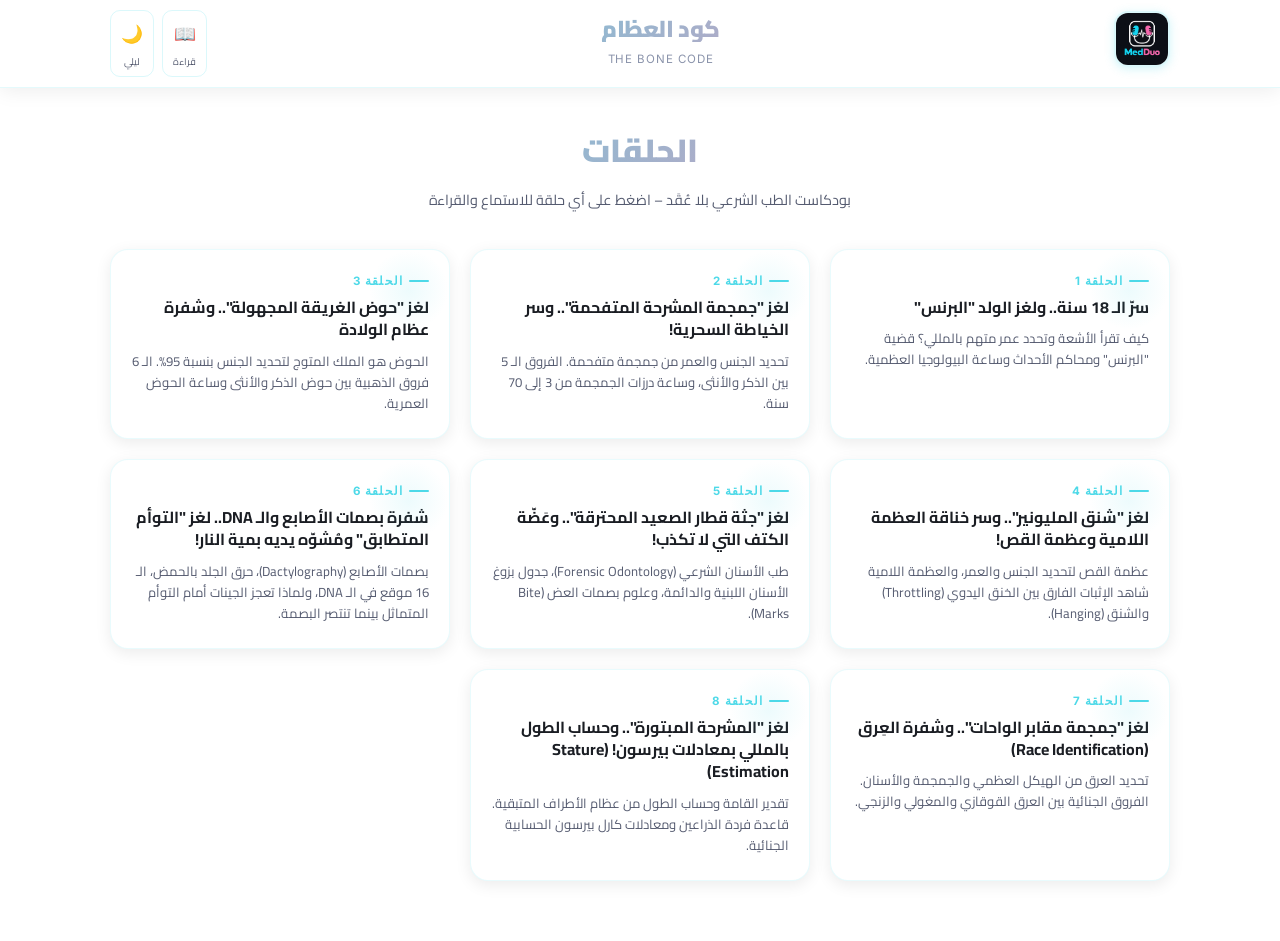
==== podcast-site/index.html @ 9ff7c6c5 "Initial commit: MedDuo Portal, Podcast Interactive Site, and Academic Slides Site" ====
<!DOCTYPE html>
<html lang="ar" dir="rtl">
<head>
  <meta charset="UTF-8" />
  <meta name="viewport" content="width=device-width, initial-scale=1.0" />
  <title>كود العظام | The Bone Code</title>
  <link rel="preconnect" href="https://fonts.googleapis.com" />
  <link rel="preconnect" href="https://fonts.gstatic.com" crossorigin />
  <link href="https://fonts.googleapis.com/css2?family=Cairo:wght@300;400;600;700;900&family=Inter:wght@300;400;600;700&display=swap" rel="stylesheet" />
  <link rel="stylesheet" href="style.css" />
</head>
<body class="light-mode">

  <!-- HEADER -->
  <header class="site-header">
    <div class="header-inner">
      <!-- Logo (left in RTL = start) -->
      <div class="header-logo">
        <img src="Logo.jpg" alt="MedDuo Logo" class="logo-img" />
      </div>

      <!-- Site title (center) -->
      <div class="header-title">
        <h1 class="site-title">كود العظام</h1>
        <span class="site-title-en">The Bone Code</span>
      </div>

      <!-- Controls (right in RTL = end) -->
      <div class="header-controls">
        <button id="btn-reading-mode" class="ctrl-btn" title="وضع القراءة">
          <span class="icon">📖</span>
          <span class="label">قراءة</span>
        </button>
        <button id="btn-dark-mode" class="ctrl-btn" title="الوضع الليلي">
          <span class="icon">🌙</span>
          <span class="label">ليلي</span>
        </button>
      </div>
    </div>
  </header>

  <!-- MAIN VIEWS -->
  <main id="app">
    <!-- Episode Grid View -->
    <section id="view-grid" class="view active">
      <div class="grid-header">
        <h2 class="grid-title">الحلقات</h2>
        <p class="grid-subtitle">بودكاست الطب الشرعي بلا عُقَد – اضغط على أي حلقة للاستماع والقراءة</p>
      </div>
      <div id="episodes-grid" class="episodes-grid"></div>
    </section>

    <!-- Episode View -->
    <section id="view-episode" class="view">
      <div class="episode-header">
        <button id="btn-back" class="back-btn">
          <span>→</span> العودة للحلقات
        </button>
        <div class="episode-meta">
          <span id="ep-number-badge" class="ep-badge"></span>
          <h2 id="ep-title" class="ep-title"></h2>
          <p id="ep-desc" class="ep-desc"></p>
        </div>
      </div>

      <!-- Toolbar -->
      <div class="toolbar" id="toolbar">
        <div class="toolbar-group filter-group">
          <span class="toolbar-label">تصفية:</span>
          <button class="filter-btn active" data-filter="all">الكل</button>
          <button class="filter-btn" data-filter="dr_tarek">د. طارق فقط</button>
          <button class="filter-btn" data-filter="atef">عاطف فقط</button>
        </div>
        <div class="toolbar-group scroll-group">
          <span class="toolbar-label">تمرير تلقائي:</span>
          <button id="btn-autoscroll" class="scroll-btn" title="تشغيل/إيقاف التمرير التلقائي">▶</button>
          <select id="scroll-speed" class="speed-select">
            <option value="slow">🐢 بطيء</option>
            <option value="medium" selected>🚶 متوسط</option>
            <option value="fast">🏃 سريع</option>
          </select>
        </div>
        <div class="toolbar-group reset-group">
          <button id="btn-reset-episode" class="reset-btn" title="إعادة ضبط الحلقة">🔄 إعادة ضبط</button>
        </div>
      </div>

      <!-- Chat bubbles container -->
      <div id="dialogue-container" class="dialogue-container"></div>

      <!-- Reading mode container -->
      <div id="reading-container" class="reading-container" style="display:none;"></div>
    </section>
  </main>

  <!-- Add paragraph popup -->
  <div id="add-popup" class="add-popup" style="display:none;">
    <div class="add-popup-inner">
      <p class="add-popup-title">إضافة فقرة</p>
      <button class="add-choice-btn" data-speaker="dr_tarek">🩺 د. طارق</button>
      <button class="add-choice-btn" data-speaker="atef">🎙️ عاطف</button>
      <button class="add-choice-btn" data-speaker="section_header">📌 فاصل</button>
      <button class="add-popup-cancel">إلغاء</button>
    </div>
  </div>

  <script src="app.js"></script>
</body>
</html>
---- podcast-site/style.css ----
/* ============================================================
   CSS CUSTOM PROPERTIES & THEMING
   ============================================================ */
:root {
  --cyan: #4DD9E8;
  --pink: #F28CB1;
  --green: #6BCB77;
  --yellow: #FFD93D;
  --red: #FF6B6B;

  /* Light mode */
  --bg: #FFFFFF;
  --bg-secondary: #F4F6FA;
  --bg-card: #FFFFFF;
  --bg-bubble-tarek: rgba(77, 217, 232, 0.12);
  --bg-bubble-atef: rgba(242, 140, 177, 0.12);
  --border-tarek: var(--cyan);
  --border-atef: var(--pink);
  --text-primary: #1A1D23;
  --text-secondary: #555B70;
  --text-muted: #8A93AB;
  --shadow: rgba(0, 0, 0, 0.08);
  --shadow-hover: rgba(0, 0, 0, 0.14);
  --header-bg: rgba(255, 255, 255, 0.95);
  --toolbar-bg: rgba(244, 246, 250, 0.98);
  --separator-bg: rgba(77, 217, 232, 0.07);
  --separator-border: rgba(77, 217, 232, 0.3);
  --card-hover: rgba(77, 217, 232, 0.05);
}

.dark-mode {
  --bg: #1A1D23;
  --bg-secondary: #22262F;
  --bg-card: #22262F;
  --bg-bubble-tarek: rgba(77, 217, 232, 0.10);
  --bg-bubble-atef: rgba(242, 140, 177, 0.10);
  --text-primary: #E8ECF4;
  --text-secondary: #A0AABF;
  --text-muted: #667080;
  --shadow: rgba(0, 0, 0, 0.3);
  --shadow-hover: rgba(0, 0, 0, 0.5);
  --header-bg: rgba(26, 29, 35, 0.97);
  --toolbar-bg: rgba(34, 38, 47, 0.98);
  --separator-bg: rgba(77, 217, 232, 0.06);
  --separator-border: rgba(77, 217, 232, 0.25);
  --card-hover: rgba(77, 217, 232, 0.08);
}

/* ============================================================
   RESET & BASE
   ============================================================ */
*, *::before, *::after { box-sizing: border-box; margin: 0; padding: 0; }

html {
  scroll-behavior: smooth;
  font-size: 16px;
}

body {
  font-family: 'Cairo', 'Inter', sans-serif;
  background: var(--bg);
  color: var(--text-primary);
  min-height: 100vh;
  transition: background 0.3s ease, color 0.3s ease;
  overflow-x: hidden;
}

/* ============================================================
   HEADER
   ============================================================ */
.site-header {
  position: sticky;
  top: 0;
  z-index: 100;
  background: var(--header-bg);
  backdrop-filter: blur(12px);
  -webkit-backdrop-filter: blur(12px);
  border-bottom: 1px solid rgba(77, 217, 232, 0.15);
  box-shadow: 0 2px 20px var(--shadow);
}

.header-inner {
  display: flex;
  align-items: center;
  justify-content: space-between;
  gap: 12px;
  max-width: 1100px;
  margin: 0 auto;
  padding: 10px 20px;
}

.header-logo {
  flex-shrink: 0;
}

.logo-img {
  width: 56px;
  height: 56px;
  object-fit: cover;
  border-radius: 14px;
  box-shadow: 0 2px 10px rgba(77, 217, 232, 0.25);
  border: 2px solid rgba(77, 217, 232, 0.2);
}

.header-title {
  text-align: center;
  flex: 1;
}

.site-title {
  font-size: 1.45rem;
  font-weight: 900;
  background: linear-gradient(135deg, var(--cyan) 0%, var(--pink) 100%);
  -webkit-background-clip: text;
  -webkit-text-fill-color: transparent;
  background-clip: text;
  line-height: 1.2;
  letter-spacing: -0.02em;
}

.site-title-en {
  font-family: 'Inter', sans-serif;
  font-size: 0.72rem;
  font-weight: 400;
  color: var(--text-muted);
  letter-spacing: 0.08em;
  text-transform: uppercase;
}

.header-controls {
  display: flex;
  gap: 8px;
  flex-shrink: 0;
}

.ctrl-btn {
  display: flex;
  flex-direction: column;
  align-items: center;
  gap: 2px;
  padding: 6px 10px;
  border-radius: 10px;
  border: 1px solid rgba(77, 217, 232, 0.2);
  background: transparent;
  color: var(--text-secondary);
  cursor: pointer;
  transition: all 0.2s ease;
  font-family: 'Cairo', sans-serif;
  font-size: 0.65rem;
}

.ctrl-btn .icon { font-size: 1.1rem; }
.ctrl-btn .label { font-size: 0.6rem; }

.ctrl-btn:hover {
  background: rgba(77, 217, 232, 0.1);
  border-color: var(--cyan);
  color: var(--cyan);
  transform: translateY(-1px);
}

.ctrl-btn.active {
  background: rgba(77, 217, 232, 0.15);
  border-color: var(--cyan);
  color: var(--cyan);
}

/* ============================================================
   VIEWS
   ============================================================ */
.view { display: none; }
.view.active { display: block; }

/* ============================================================
   EPISODES GRID
   ============================================================ */
#view-grid {
  max-width: 1100px;
  margin: 0 auto;
  padding: 32px 20px 60px;
}

.grid-header {
  text-align: center;
  margin-bottom: 36px;
}

.grid-title {
  font-size: 2rem;
  font-weight: 900;
  background: linear-gradient(135deg, var(--cyan), var(--pink));
  -webkit-background-clip: text;
  -webkit-text-fill-color: transparent;
  background-clip: text;
}

.grid-subtitle {
  color: var(--text-secondary);
  font-size: 0.9rem;
  margin-top: 6px;
}

.episodes-grid {
  display: grid;
  grid-template-columns: repeat(auto-fill, minmax(280px, 1fr));
  gap: 20px;
}

.episode-card {
  background: var(--bg-card);
  border-radius: 18px;
  padding: 24px 20px;
  cursor: pointer;
  border: 1.5px solid rgba(77, 217, 232, 0.12);
  box-shadow: 0 4px 16px var(--shadow);
  transition: all 0.28s cubic-bezier(0.34, 1.56, 0.64, 1);
  position: relative;
  overflow: hidden;
}

.episode-card::before {
  content: '';
  position: absolute;
  top: 0; right: 0;
  width: 80px; height: 80px;
  background: radial-gradient(circle, rgba(77, 217, 232, 0.1) 0%, transparent 70%);
  pointer-events: none;
}

.episode-card:hover {
  transform: translateY(-6px) scale(1.01);
  box-shadow: 0 12px 32px var(--shadow-hover);
  border-color: rgba(77, 217, 232, 0.4);
  background: var(--card-hover);
}

.card-ep-number {
  font-family: 'Inter', sans-serif;
  font-size: 0.72rem;
  font-weight: 700;
  color: var(--cyan);
  text-transform: uppercase;
  letter-spacing: 0.1em;
  margin-bottom: 8px;
  display: flex;
  align-items: center;
  gap: 6px;
}

.card-ep-number::before {
  content: '';
  display: inline-block;
  width: 20px; height: 2px;
  background: var(--cyan);
  border-radius: 1px;
}

.card-ep-title {
  font-size: 1.0rem;
  font-weight: 700;
  color: var(--text-primary);
  line-height: 1.4;
  margin-bottom: 10px;
}

.card-ep-desc {
  font-size: 0.82rem;
  color: var(--text-secondary);
  line-height: 1.6;
  display: -webkit-box;
  -webkit-line-clamp: 3;
  -webkit-box-orient: vertical;
  overflow: hidden;
}

.card-arrow {
  position: absolute;
  bottom: 16px;
  left: 20px;
  font-size: 1.1rem;
  color: var(--cyan);
  opacity: 0;
  transform: translateX(6px);
  transition: all 0.2s ease;
}

.episode-card:hover .card-arrow {
  opacity: 1;
  transform: translateX(0);
}

/* ============================================================
   EPISODE VIEW
   ============================================================ */
#view-episode {
  max-width: 860px;
  margin: 0 auto;
  padding: 24px 20px 80px;
}

.episode-header {
  margin-bottom: 24px;
}

.back-btn {
  display: inline-flex;
  align-items: center;
  gap: 6px;
  padding: 8px 16px;
  border-radius: 10px;
  border: 1.5px solid rgba(77, 217, 232, 0.25);
  background: transparent;
  color: var(--cyan);
  cursor: pointer;
  font-family: 'Cairo', sans-serif;
  font-size: 0.88rem;
  font-weight: 600;
  transition: all 0.2s ease;
  margin-bottom: 20px;
}

.back-btn:hover {
  background: rgba(77, 217, 232, 0.1);
  transform: translateX(3px);
}

.ep-badge {
  display: inline-block;
  background: linear-gradient(135deg, var(--cyan), var(--pink));
  color: white;
  font-size: 0.72rem;
  font-weight: 700;
  padding: 3px 10px;
  border-radius: 20px;
  font-family: 'Inter', sans-serif;
  margin-bottom: 8px;
  letter-spacing: 0.05em;
}

.ep-title {
  font-size: 1.5rem;
  font-weight: 900;
  color: var(--text-primary);
  line-height: 1.4;
  margin-bottom: 8px;
}

.ep-desc {
  color: var(--text-secondary);
  font-size: 0.88rem;
  line-height: 1.7;
}

/* ============================================================
   TOOLBAR
   ============================================================ */
.toolbar {
  display: flex;
  flex-wrap: wrap;
  align-items: center;
  gap: 12px;
  padding: 12px 16px;
  background: var(--toolbar-bg);
  border-radius: 14px;
  border: 1px solid rgba(77, 217, 232, 0.12);
  margin-bottom: 28px;
  backdrop-filter: blur(10px);
  position: sticky;
  top: 80px;
  z-index: 50;
}

.toolbar-group {
  display: flex;
  align-items: center;
  gap: 6px;
  flex-wrap: wrap;
}

.toolbar-label {
  font-size: 0.75rem;
  color: var(--text-muted);
  font-weight: 600;
}

.filter-btn {
  padding: 5px 12px;
  border-radius: 20px;
  border: 1.5px solid rgba(77, 217, 232, 0.2);
  background: transparent;
  color: var(--text-secondary);
  cursor: pointer;
  font-family: 'Cairo', sans-serif;
  font-size: 0.78rem;
  font-weight: 600;
  transition: all 0.2s ease;
}

.filter-btn:hover, .filter-btn.active {
  background: rgba(77, 217, 232, 0.15);
  border-color: var(--cyan);
  color: var(--cyan);
}

.filter-btn[data-filter="dr_tarek"].active {
  background: rgba(77, 217, 232, 0.15);
  border-color: var(--cyan);
  color: var(--cyan);
}

.filter-btn[data-filter="atef"].active {
  background: rgba(242, 140, 177, 0.15);
  border-color: var(--pink);
  color: var(--pink);
}

.scroll-btn {
  width: 34px; height: 34px;
  border-radius: 50%;
  border: 1.5px solid rgba(107, 203, 119, 0.3);
  background: transparent;
  color: var(--green);
  cursor: pointer;
  font-size: 0.9rem;
  display: flex; align-items: center; justify-content: center;
  transition: all 0.2s ease;
}

.scroll-btn:hover, .scroll-btn.playing {
  background: rgba(107, 203, 119, 0.15);
  border-color: var(--green);
  transform: scale(1.05);
}

.speed-select {
  padding: 4px 8px;
  border-radius: 8px;
  border: 1.5px solid rgba(77, 217, 232, 0.2);
  background: transparent;
  color: var(--text-secondary);
  font-family: 'Cairo', sans-serif;
  font-size: 0.78rem;
  cursor: pointer;
  outline: none;
}

.reset-btn {
  padding: 5px 12px;
  border-radius: 20px;
  border: 1.5px solid rgba(255, 107, 107, 0.2);
  background: transparent;
  color: var(--red);
  cursor: pointer;
  font-family: 'Cairo', sans-serif;
  font-size: 0.78rem;
  font-weight: 600;
  transition: all 0.2s ease;
}

.reset-btn:hover {
  background: rgba(255, 107, 107, 0.1);
  border-color: var(--red);
  transform: scale(1.03);
}

/* ============================================================
   DIALOGUE / CHAT BUBBLES
   ============================================================ */
.dialogue-container {
  display: flex;
  flex-direction: column;
  gap: 10px;
}

/* Bubble wrapper handles alignment */
.bubble-wrapper {
  display: flex;
  position: relative;
  animation: bubbleIn 0.4s cubic-bezier(0.34, 1.56, 0.64, 1) both;
}

@keyframes bubbleIn {
  from { opacity: 0; transform: translateY(16px) scale(0.95); }
  to   { opacity: 1; transform: translateY(0) scale(1); }
}

.bubble-wrapper.dr_tarek { justify-content: flex-end; }
.bubble-wrapper.atef     { justify-content: flex-start; }

/* Filtered out */
.bubble-wrapper.filtered {
  display: none;
}

/* Reading mode: hide all wrappers */
.reading-mode .bubble-wrapper,
.reading-mode .section-header-block,
.reading-mode .sub-header-block {
  display: none;
}

/* Bubble card */
.bubble {
  max-width: 65%;
  min-width: 120px;
  border-radius: 18px;
  padding: 14px 16px 10px;
  position: relative;
  box-shadow: 0 2px 10px var(--shadow);
  transition: box-shadow 0.2s ease;
  cursor: default;
}

.bubble-wrapper.dr_tarek .bubble {
  background: var(--bg-bubble-tarek);
  border-right: 4px solid var(--cyan);
  border-radius: 18px 4px 18px 18px;
}

.bubble-wrapper.atef .bubble {
  background: var(--bg-bubble-atef);
  border-left: 4px solid var(--pink);
  border-radius: 4px 18px 18px 18px;
}

.bubble:hover {
  box-shadow: 0 4px 20px var(--shadow-hover);
}

/* Speaker name */
.bubble-speaker {
  font-size: 0.75rem;
  font-weight: 700;
  margin-bottom: 6px;
  cursor: pointer;
  display: inline-block;
  transition: opacity 0.15s;
}

.bubble-speaker:hover { opacity: 0.75; }

.dr_tarek .bubble-speaker { color: var(--cyan); }
.atef     .bubble-speaker { color: var(--pink); }

/* Speaker input (when editing) */
.speaker-input {
  font-family: 'Cairo', sans-serif;
  font-size: 0.75rem;
  font-weight: 700;
  padding: 2px 6px;
  border-radius: 6px;
  border: 1.5px solid var(--cyan);
  background: var(--bg);
  color: var(--cyan);
  outline: none;
  width: 120px;
}

/* Bubble text */
.bubble-text {
  font-size: 0.95rem;
  line-height: 1.75;
  color: var(--text-primary);
  word-break: break-word;
  white-space: pre-wrap;
}

/* Bubble textarea (when editing) */
.bubble-textarea {
  font-family: 'Cairo', sans-serif;
  font-size: 0.95rem;
  line-height: 1.75;
  color: var(--text-primary);
  background: var(--bg);
  border: 1.5px solid var(--cyan);
  border-radius: 10px;
  padding: 6px 10px;
  width: 100%;
  resize: none;
  outline: none;
  min-height: 60px;
}

/* Hover actions */
.bubble-actions {
  position: absolute;
  top: 6px;
  left: 6px;
  display: flex;
  gap: 4px;
  opacity: 0;
  pointer-events: none;
  transition: opacity 0.2s ease;
  z-index: 5;
}

.bubble-wrapper.dr_tarek .bubble-actions {
  left: auto;
  right: 6px;
}

.bubble-wrapper:hover .bubble-actions {
  opacity: 1;
  pointer-events: all;
}

.bubble-action-btn {
  width: 24px; height: 24px;
  border-radius: 50%;
  border: none;
  cursor: pointer;
  font-size: 0.7rem;
  display: flex; align-items: center; justify-content: center;
  background: rgba(255, 107, 107, 0.15);
  color: var(--red);
  transition: background 0.15s;
}

.bubble-action-btn:hover { background: rgba(255, 107, 107, 0.3); }

/* ============================================================
   ADD PARAGRAPH BUTTON (between bubbles)
   ============================================================ */
.add-between {
  display: flex;
  justify-content: center;
  opacity: 0;
  pointer-events: none;
  transition: opacity 0.2s ease;
  height: 0;
  overflow: visible;
}

.dialogue-container:hover .add-between,
.bubble-wrapper:hover + .add-between,
.add-between:hover {
  opacity: 1;
  pointer-events: all;
}

.add-between-btn {
  width: 26px; height: 26px;
  border-radius: 50%;
  border: 2px dashed rgba(77, 217, 232, 0.4);
  background: rgba(77, 217, 232, 0.07);
  color: var(--cyan);
  cursor: pointer;
  font-size: 1rem;
  display: flex; align-items: center; justify-content: center;
  transition: all 0.2s ease;
  transform: translateY(-13px);
}

.add-between-btn:hover {
  background: rgba(77, 217, 232, 0.2);
  border-color: var(--cyan);
  transform: translateY(-13px) scale(1.15);
}

/* ============================================================
   SECTION HEADER
   ============================================================ */
.section-header-block {
  display: flex;
  align-items: center;
  gap: 12px;
  margin: 20px 0 8px;
  animation: bubbleIn 0.4s ease both;
}

.section-header-block .sh-line {
  flex: 1;
  height: 1.5px;
  background: linear-gradient(to left, transparent, rgba(77, 217, 232, 0.4), transparent);
}

.section-header-block .sh-text {
  font-size: 0.88rem;
  font-weight: 700;
  color: var(--cyan);
  text-align: center;
  padding: 6px 14px;
  background: var(--separator-bg);
  border: 1px solid var(--separator-border);
  border-radius: 20px;
  white-space: nowrap;
  max-width: 80%;
  overflow: hidden;
  text-overflow: ellipsis;
}

/* ============================================================
   SUB HEADER
   ============================================================ */
.sub-header-block {
  font-size: 0.88rem;
  font-weight: 700;
  color: var(--pink);
  padding: 6px 0 4px 12px;
  border-right: 3px solid var(--pink);
  margin: 12px 0 4px;
  animation: bubbleIn 0.3s ease both;
}

/* ============================================================
   READING MODE
   ============================================================ */
.reading-container {
  font-size: 1.08rem;
  line-height: 1.9;
  color: var(--text-primary);
  max-width: 760px;
  margin: 0 auto;
  padding: 8px 0;
}

.reading-para {
  margin-bottom: 1.1em;
}

.reading-speaker-dr { color: var(--cyan); font-weight: 700; }
.reading-speaker-atef { color: var(--pink); font-weight: 700; }

.reading-section-header {
  font-weight: 900;
  font-size: 1rem;
  color: var(--cyan);
  margin: 1.6em 0 0.5em;
  padding-bottom: 4px;
  border-bottom: 2px solid rgba(77, 217, 232, 0.25);
}

.reading-sub-header {
  font-weight: 700;
  color: var(--pink);
  margin: 1em 0 0.3em;
}

/* ============================================================
   ADD POPUP
   ============================================================ */
.add-popup {
  position: fixed;
  inset: 0;
  display: flex;
  align-items: center;
  justify-content: center;
  background: rgba(0, 0, 0, 0.45);
  z-index: 999;
  backdrop-filter: blur(4px);
  animation: fadeIn 0.15s ease;
}

@keyframes fadeIn {
  from { opacity: 0; }
  to   { opacity: 1; }
}

.add-popup-inner {
  background: var(--bg-card);
  border-radius: 18px;
  padding: 24px;
  min-width: 240px;
  box-shadow: 0 20px 60px rgba(0, 0, 0, 0.3);
  border: 1.5px solid rgba(77, 217, 232, 0.2);
  display: flex;
  flex-direction: column;
  gap: 10px;
  animation: popupIn 0.25s cubic-bezier(0.34, 1.56, 0.64, 1);
}

@keyframes popupIn {
  from { opacity: 0; transform: scale(0.8); }
  to   { opacity: 1; transform: scale(1); }
}

.add-popup-title {
  font-weight: 700;
  font-size: 0.95rem;
  color: var(--text-primary);
  text-align: center;
  margin-bottom: 4px;
}

.add-choice-btn {
  padding: 10px 16px;
  border-radius: 12px;
  border: 1.5px solid rgba(77, 217, 232, 0.2);
  background: transparent;
  color: var(--text-primary);
  cursor: pointer;
  font-family: 'Cairo', sans-serif;
  font-size: 0.9rem;
  font-weight: 600;
  transition: all 0.2s ease;
  text-align: right;
}

.add-choice-btn[data-speaker="dr_tarek"]:hover {
  background: rgba(77, 217, 232, 0.12);
  border-color: var(--cyan);
  color: var(--cyan);
}

.add-choice-btn[data-speaker="atef"]:hover {
  background: rgba(242, 140, 177, 0.12);
  border-color: var(--pink);
  color: var(--pink);
}

.add-choice-btn[data-speaker="section_header"]:hover {
  background: rgba(77, 217, 232, 0.08);
  border-color: var(--cyan);
  color: var(--cyan);
}

.add-popup-cancel {
  padding: 8px;
  border: none;
  background: transparent;
  color: var(--text-muted);
  cursor: pointer;
  font-family: 'Cairo', sans-serif;
  font-size: 0.82rem;
  transition: color 0.15s;
}

.add-popup-cancel:hover { color: var(--red); }

/* ============================================================
   MOBILE RESPONSIVE
   ============================================================ */
@media (max-width: 600px) {
  .header-inner { padding: 8px 14px; }
  .logo-img { width: 44px; height: 44px; }
  .site-title { font-size: 1.1rem; }
  .ctrl-btn { padding: 5px 7px; }
  .ctrl-btn .label { display: none; }

  .episodes-grid { grid-template-columns: 1fr; gap: 14px; }
  #view-grid { padding: 20px 14px 50px; }

  #view-episode { padding: 16px 12px 60px; }
  .ep-title { font-size: 1.15rem; }

  .bubble { max-width: 95%; }

  .toolbar {
    gap: 8px;
    padding: 10px 12px;
    top: 68px;
  }

  .toolbar-label { display: none; }
}

/* ============================================================
   SCROLLBAR
   ============================================================ */
::-webkit-scrollbar { width: 6px; }
::-webkit-scrollbar-track { background: transparent; }
::-webkit-scrollbar-thumb { background: rgba(77, 217, 232, 0.25); border-radius: 3px; }
::-webkit-scrollbar-thumb:hover { background: rgba(77, 217, 232, 0.45); }

/* ============================================================
   SELECTION
   ============================================================ */
::selection { background: rgba(77, 217, 232, 0.2); color: inherit; }
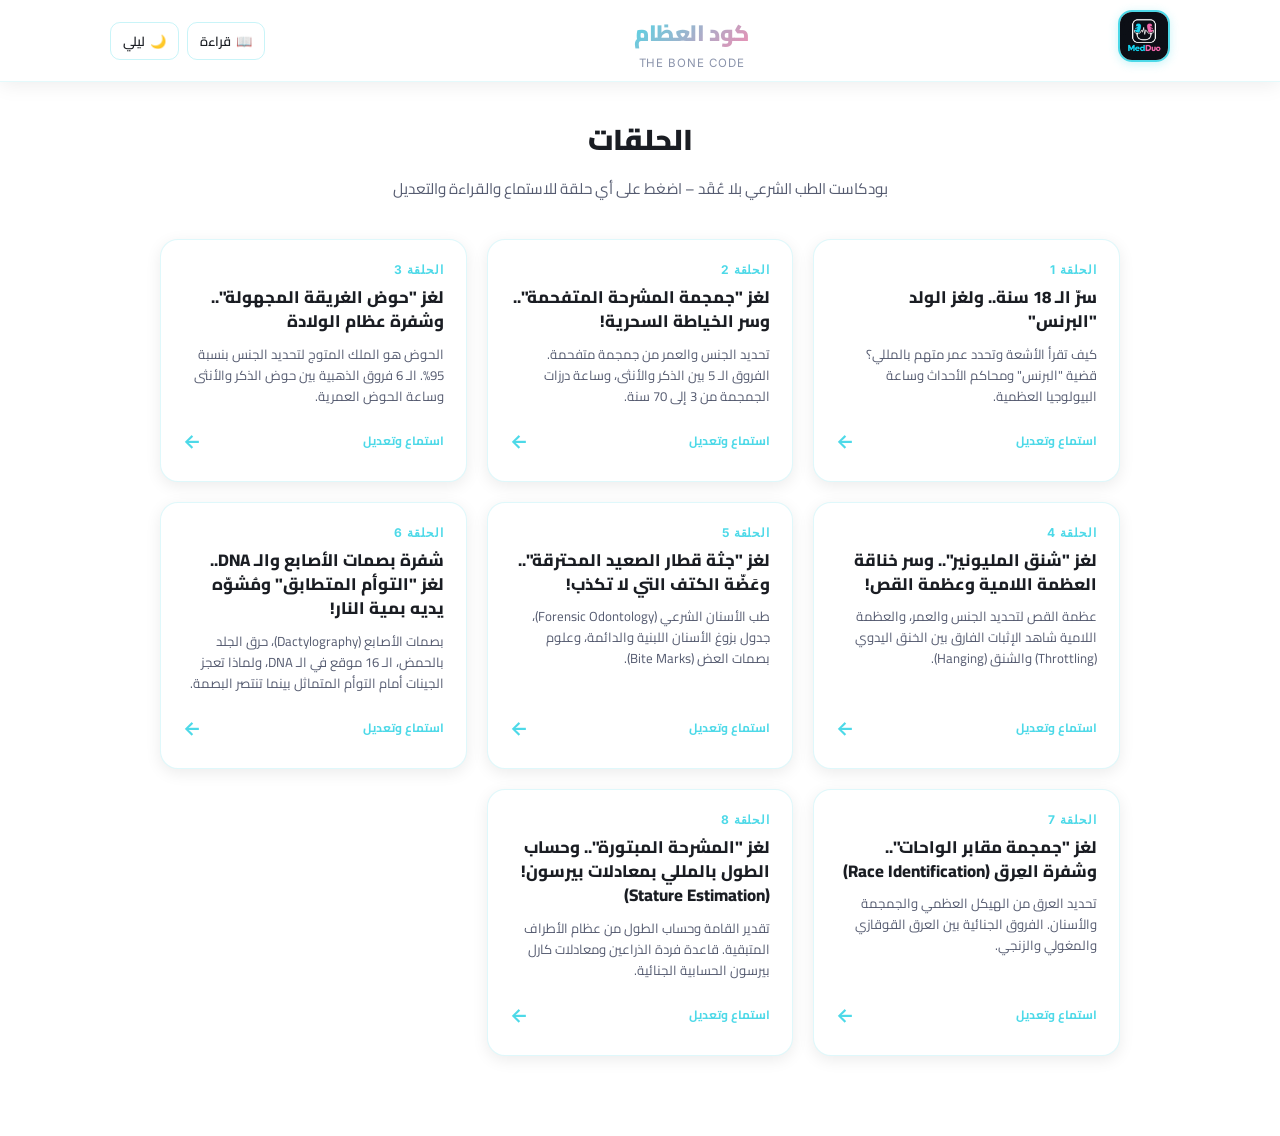
==== commit 24dac982: "feat(podcast): add full interactive editing UI for titles, speakers, dialogue, and sections" ====
--- a/podcast-site/index.html
+++ b/podcast-site/index.html
@@ -16,7 +16,7 @@
     <div class="header-inner">
       <!-- Logo (left in RTL = start) -->
       <div class="header-logo">
-        <img src="Logo.jpg" alt="MedDuo Logo" class="logo-img" />
+        <a href="../index.html" title="الرئيسية"><img src="Logo.jpg" alt="MedDuo Logo" class="logo-img" /></a>
       </div>
 
       <!-- Site title (center) -->
@@ -45,7 +45,7 @@
     <section id="view-grid" class="view active">
       <div class="grid-header">
         <h2 class="grid-title">الحلقات</h2>
-        <p class="grid-subtitle">بودكاست الطب الشرعي بلا عُقَد – اضغط على أي حلقة للاستماع والقراءة</p>
+        <p class="grid-subtitle">بودكاست الطب الشرعي بلا عُقَد – اضغط على أي حلقة للاستماع والقراءة والتعديل</p>
       </div>
       <div id="episodes-grid" class="episodes-grid"></div>
     </section>
@@ -57,7 +57,13 @@
           <span>→</span> العودة للحلقات
         </button>
         <div class="episode-meta">
-          <span id="ep-number-badge" class="ep-badge"></span>
+          <div class="ep-meta-top">
+            <span id="ep-number-badge" class="ep-badge"></span>
+            <button id="btn-edit-ep-meta" class="btn-edit-meta" title="تعديل عنوان ووصف الحلقة بحرية">
+              <span class="icon">✏️</span>
+              <span>تعديل عنوان ووصف الحلقة</span>
+            </button>
+          </div>
           <h2 id="ep-title" class="ep-title"></h2>
           <p id="ep-desc" class="ep-desc"></p>
         </div>
@@ -68,8 +74,8 @@
         <div class="toolbar-group filter-group">
           <span class="toolbar-label">تصفية:</span>
           <button class="filter-btn active" data-filter="all">الكل</button>
-          <button class="filter-btn" data-filter="dr_tarek">د. طارق فقط</button>
-          <button class="filter-btn" data-filter="atef">عاطف فقط</button>
+          <button class="filter-btn" data-filter="dr_tarek">🩺 د. طارق فقط</button>
+          <button class="filter-btn" data-filter="atef">🎓 عاطف فقط</button>
         </div>
         <div class="toolbar-group scroll-group">
           <span class="toolbar-label">تمرير تلقائي:</span>
@@ -80,27 +86,84 @@
             <option value="fast">🏃 سريع</option>
           </select>
         </div>
-        <div class="toolbar-group reset-group">
-          <button id="btn-reset-episode" class="reset-btn" title="إعادة ضبط الحلقة">🔄 إعادة ضبط</button>
+        <div class="toolbar-group action-tools-group">
+          <button id="btn-add-start" class="tool-btn add-btn" title="إضافة فقرة جديدة في البداية">➕ إضافة فقرة</button>
+          <button id="btn-export-md" class="tool-btn export-btn" title="تنزيل تفريغ الحلقة كملف Markdown معدّل">📥 تصدير</button>
+          <button id="btn-copy-text" class="tool-btn copy-btn" title="نسخ النص الكامل للحافظة">📋 نسخ النص</button>
+          <button id="btn-reset-episode" class="tool-btn reset-btn" title="إعادة ضبط الحلقة للأصل">🔄 استعادة الأصل</button>
         </div>
       </div>
 
       <!-- Chat bubbles container -->
       <div id="dialogue-container" class="dialogue-container"></div>
 
+      <!-- End Add Container -->
+      <div id="add-end-container" class="add-end-container">
+        <button id="btn-add-end" class="add-end-btn">
+          ➕ إضافة فقرة أو محطة في نهاية الحلقة
+        </button>
+      </div>
+
       <!-- Reading mode container -->
       <div id="reading-container" class="reading-container" style="display:none;"></div>
     </section>
   </main>
 
-  <!-- Add paragraph popup -->
-  <div id="add-popup" class="add-popup" style="display:none;">
-    <div class="add-popup-inner">
-      <p class="add-popup-title">إضافة فقرة</p>
-      <button class="add-choice-btn" data-speaker="dr_tarek">🩺 د. طارق</button>
-      <button class="add-choice-btn" data-speaker="atef">🎙️ عاطف</button>
-      <button class="add-choice-btn" data-speaker="section_header">📌 فاصل</button>
-      <button class="add-popup-cancel">إلغاء</button>
+  <!-- MODAL: EDIT EPISODE TITLE & DESCRIPTION -->
+  <div id="modal-edit-meta" class="modal-overlay" style="display:none;">
+    <div class="modal-card">
+      <div class="modal-header">
+        <h3 class="modal-title">✏️ تعديل بيانات الحلقة</h3>
+        <button class="modal-close" data-close="modal-edit-meta">✕</button>
+      </div>
+      <div class="modal-body">
+        <div class="form-group">
+          <label for="meta-title-input" class="form-label">عنوان الحلقة:</label>
+          <input type="text" id="meta-title-input" class="form-input" placeholder="اكتب عنوان الحلقة هنا..." />
+        </div>
+        <div class="form-group">
+          <label for="meta-desc-input" class="form-label">وصف وموجز الحلقة:</label>
+          <textarea id="meta-desc-input" class="form-textarea" rows="3" placeholder="اكتب وصف الحلقة وموضوعها..."></textarea>
+        </div>
+      </div>
+      <div class="modal-footer">
+        <button id="btn-save-meta" class="btn-primary">💾 حفظ التغييرات</button>
+        <button id="btn-revert-meta" class="btn-secondary">🔄 استعادة العنوان الأصلي</button>
+        <button class="btn-cancel" data-close="modal-edit-meta">إلغاء</button>
+      </div>
+    </div>
+  </div>
+
+  <!-- MODAL: EDIT OR ADD DIALOGUE ITEM -->
+  <div id="modal-edit-item" class="modal-overlay" style="display:none;">
+    <div class="modal-card modal-card-wide">
+      <div class="modal-header">
+        <h3 id="item-modal-title" class="modal-title">✏️ تعديل الفقرة الحوارية</h3>
+        <button class="modal-close" data-close="modal-edit-item">✕</button>
+      </div>
+      <div class="modal-body">
+        <div class="form-group">
+          <label class="form-label">نوع العنصر / المتحدث:</label>
+          <div class="speaker-pill-group" id="speaker-pill-group">
+            <button type="button" class="speaker-pill active" data-type="speaker" data-speaker="dr_tarek">🩺 د. طارق</button>
+            <button type="button" class="speaker-pill" data-type="speaker" data-speaker="atef">🎓 عاطف</button>
+            <button type="button" class="speaker-pill" data-type="section_header" data-speaker="">📌 عنوان محطة</button>
+            <button type="button" class="speaker-pill" data-type="sub_header" data-speaker="">🔹 عنوان فرعي</button>
+            <button type="button" class="speaker-pill" data-type="speaker" data-speaker="custom">👤 متحدث آخر</button>
+          </div>
+          <div id="custom-speaker-wrap" class="custom-speaker-wrap" style="display:none; margin-top:8px;">
+            <input type="text" id="custom-speaker-input" class="form-input" placeholder="اكتب اسم المتحدث (مثال: وكيل النيابة، القاضي، الشاهد...)" />
+          </div>
+        </div>
+        <div class="form-group">
+          <label for="item-text-input" class="form-label">نص الحوار أو العنوان:</label>
+          <textarea id="item-text-input" class="form-textarea" rows="6" placeholder="اكتب نص الحوار هنا..."></textarea>
+        </div>
+      </div>
+      <div class="modal-footer">
+        <button id="btn-save-item" class="btn-primary">💾 حفظ التعديل</button>
+        <button class="btn-cancel" data-close="modal-edit-item">إلغاء</button>
+      </div>
     </div>
   </div>
 
--- a/podcast-site/style.css
+++ b/podcast-site/style.css
@@ -1,3 +1,8 @@
+/* ============================================================
+   MEDDUO PODCAST SITE — style.css
+   Modern, Sleek, Responsive, Editable Arabic Podcast UI
+   ============================================================ */
+
 /* ============================================================
    CSS CUSTOM PROPERTIES & THEMING
    ============================================================ */
@@ -94,110 +99,110 @@
 }
 
 .logo-img {
-  width: 56px;
-  height: 56px;
+  width: 52px;
+  height: 52px;
   object-fit: cover;
   border-radius: 14px;
-  box-shadow: 0 2px 10px rgba(77, 217, 232, 0.25);
-  border: 2px solid rgba(77, 217, 232, 0.2);
+  border: 2px solid var(--cyan);
+  box-shadow: 0 2px 10px rgba(77, 217, 232, 0.3);
+  transition: transform 0.2s ease;
+}
+
+.logo-img:hover {
+  transform: scale(1.05);
 }
 
 .header-title {
-  text-align: center;
-  flex: 1;
+  display: flex;
+  flex-direction: column;
+  align-items: center;
+  gap: 2px;
 }
 
 .site-title {
-  font-size: 1.45rem;
-  font-weight: 900;
-  background: linear-gradient(135deg, var(--cyan) 0%, var(--pink) 100%);
-  -webkit-background-clip: text;
-  -webkit-text-fill-color: transparent;
-  background-clip: text;
-  line-height: 1.2;
-  letter-spacing: -0.02em;
-}
-
-.site-title-en {
-  font-family: 'Inter', sans-serif;
-  font-size: 0.72rem;
-  font-weight: 400;
-  color: var(--text-muted);
-  letter-spacing: 0.08em;
-  text-transform: uppercase;
-}
-
-.header-controls {
-  display: flex;
-  gap: 8px;
-  flex-shrink: 0;
-}
-
-.ctrl-btn {
-  display: flex;
-  flex-direction: column;
-  align-items: center;
-  gap: 2px;
-  padding: 6px 10px;
-  border-radius: 10px;
-  border: 1px solid rgba(77, 217, 232, 0.2);
-  background: transparent;
-  color: var(--text-secondary);
-  cursor: pointer;
-  transition: all 0.2s ease;
-  font-family: 'Cairo', sans-serif;
-  font-size: 0.65rem;
-}
-
-.ctrl-btn .icon { font-size: 1.1rem; }
-.ctrl-btn .label { font-size: 0.6rem; }
-
-.ctrl-btn:hover {
-  background: rgba(77, 217, 232, 0.1);
-  border-color: var(--cyan);
-  color: var(--cyan);
-  transform: translateY(-1px);
-}
-
-.ctrl-btn.active {
-  background: rgba(77, 217, 232, 0.15);
-  border-color: var(--cyan);
-  color: var(--cyan);
-}
-
-/* ============================================================
-   VIEWS
-   ============================================================ */
-.view { display: none; }
-.view.active { display: block; }
-
-/* ============================================================
-   EPISODES GRID
-   ============================================================ */
-#view-grid {
-  max-width: 1100px;
-  margin: 0 auto;
-  padding: 32px 20px 60px;
-}
-
-.grid-header {
-  text-align: center;
-  margin-bottom: 36px;
-}
-
-.grid-title {
-  font-size: 2rem;
+  font-size: 1.4rem;
   font-weight: 900;
   background: linear-gradient(135deg, var(--cyan), var(--pink));
   -webkit-background-clip: text;
   -webkit-text-fill-color: transparent;
   background-clip: text;
+  letter-spacing: -0.02em;
+}
+
+.site-title-en {
+  font-size: 0.72rem;
+  font-family: 'Inter', sans-serif;
+  color: var(--text-muted);
+  letter-spacing: 0.08em;
+  text-transform: uppercase;
+}
+
+.header-controls {
+  display: flex;
+  align-items: center;
+  gap: 8px;
+}
+
+.ctrl-btn {
+  display: flex;
+  align-items: center;
+  gap: 5px;
+  padding: 6px 12px;
+  border-radius: 10px;
+  border: 1.5px solid rgba(77, 217, 232, 0.3);
+  background: transparent;
+  color: var(--text-primary);
+  cursor: pointer;
+  font-family: 'Cairo', sans-serif;
+  font-size: 0.82rem;
+  font-weight: 600;
+  transition: all 0.2s ease;
+}
+
+.ctrl-btn:hover {
+  background: rgba(77, 217, 232, 0.12);
+  border-color: var(--cyan);
+  transform: translateY(-1px);
+}
+
+.ctrl-btn.active {
+  background: var(--cyan);
+  color: #1A1D23;
+  border-color: var(--cyan);
+}
+
+/* ============================================================
+   VIEWS
+   ============================================================ */
+.view {
+  display: none;
+  max-width: 1000px;
+  margin: 0 auto;
+  padding: 30px 20px 80px;
+}
+
+.view.active {
+  display: block;
+}
+
+/* ============================================================
+   EPISODES GRID
+   ============================================================ */
+.grid-header {
+  text-align: center;
+  margin-bottom: 36px;
+}
+
+.grid-title {
+  font-size: 1.8rem;
+  font-weight: 900;
+  color: var(--text-primary);
+  margin-bottom: 8px;
 }
 
 .grid-subtitle {
+  font-size: 0.95rem;
   color: var(--text-secondary);
-  font-size: 0.9rem;
-  margin-top: 6px;
 }
 
 .episodes-grid {
@@ -208,58 +213,40 @@
 
 .episode-card {
   background: var(--bg-card);
+  border: 1.5px solid rgba(77, 217, 232, 0.18);
   border-radius: 18px;
-  padding: 24px 20px;
-  cursor: pointer;
-  border: 1.5px solid rgba(77, 217, 232, 0.12);
+  padding: 22px;
+  cursor: pointer;
+  position: relative;
+  transition: all 0.25s cubic-bezier(0.34, 1.56, 0.64, 1);
   box-shadow: 0 4px 16px var(--shadow);
-  transition: all 0.28s cubic-bezier(0.34, 1.56, 0.64, 1);
-  position: relative;
-  overflow: hidden;
-}
-
-.episode-card::before {
-  content: '';
-  position: absolute;
-  top: 0; right: 0;
-  width: 80px; height: 80px;
-  background: radial-gradient(circle, rgba(77, 217, 232, 0.1) 0%, transparent 70%);
-  pointer-events: none;
+  display: flex;
+  flex-direction: column;
+  justify-content: space-between;
 }
 
 .episode-card:hover {
-  transform: translateY(-6px) scale(1.01);
-  box-shadow: 0 12px 32px var(--shadow-hover);
-  border-color: rgba(77, 217, 232, 0.4);
+  transform: translateY(-4px) scale(1.01);
+  border-color: var(--cyan);
+  box-shadow: 0 10px 30px rgba(77, 217, 232, 0.18);
   background: var(--card-hover);
 }
 
 .card-ep-number {
+  font-size: 0.75rem;
+  font-weight: 700;
+  color: var(--cyan);
+  text-transform: uppercase;
+  letter-spacing: 0.08em;
+  margin-bottom: 8px;
   font-family: 'Inter', sans-serif;
-  font-size: 0.72rem;
-  font-weight: 700;
-  color: var(--cyan);
-  text-transform: uppercase;
-  letter-spacing: 0.1em;
-  margin-bottom: 8px;
-  display: flex;
-  align-items: center;
-  gap: 6px;
-}
-
-.card-ep-number::before {
-  content: '';
-  display: inline-block;
-  width: 20px; height: 2px;
-  background: var(--cyan);
-  border-radius: 1px;
 }
 
 .card-ep-title {
-  font-size: 1.0rem;
-  font-weight: 700;
+  font-size: 1.05rem;
+  font-weight: 800;
   color: var(--text-primary);
-  line-height: 1.4;
+  line-height: 1.45;
   margin-bottom: 10px;
 }
 
@@ -267,56 +254,49 @@
   font-size: 0.82rem;
   color: var(--text-secondary);
   line-height: 1.6;
-  display: -webkit-box;
-  -webkit-line-clamp: 3;
-  -webkit-box-orient: vertical;
-  overflow: hidden;
+  flex-grow: 1;
+  margin-bottom: 16px;
+}
+
+.card-footer {
+  display: flex;
+  align-items: center;
+  justify-content: space-between;
 }
 
 .card-arrow {
-  position: absolute;
-  bottom: 16px;
-  left: 20px;
-  font-size: 1.1rem;
-  color: var(--cyan);
-  opacity: 0;
-  transform: translateX(6px);
-  transition: all 0.2s ease;
+  color: var(--cyan);
+  font-size: 1.2rem;
+  font-weight: 700;
+  transition: transform 0.2s ease;
 }
 
 .episode-card:hover .card-arrow {
-  opacity: 1;
-  transform: translateX(0);
-}
-
-/* ============================================================
-   EPISODE VIEW
-   ============================================================ */
-#view-episode {
-  max-width: 860px;
-  margin: 0 auto;
-  padding: 24px 20px 80px;
-}
-
+  transform: translateX(-4px);
+}
+
+/* ============================================================
+   EPISODE VIEW & HEADER
+   ============================================================ */
 .episode-header {
-  margin-bottom: 24px;
+  margin-bottom: 20px;
 }
 
 .back-btn {
   display: inline-flex;
   align-items: center;
   gap: 6px;
-  padding: 8px 16px;
+  padding: 7px 16px;
   border-radius: 10px;
-  border: 1.5px solid rgba(77, 217, 232, 0.25);
+  border: 1.5px solid rgba(77, 217, 232, 0.3);
   background: transparent;
   color: var(--cyan);
   cursor: pointer;
   font-family: 'Cairo', sans-serif;
-  font-size: 0.88rem;
-  font-weight: 600;
+  font-size: 0.85rem;
+  font-weight: 700;
   transition: all 0.2s ease;
-  margin-bottom: 20px;
+  margin-bottom: 18px;
 }
 
 .back-btn:hover {
@@ -324,17 +304,46 @@
   transform: translateX(3px);
 }
 
+.ep-meta-top {
+  display: flex;
+  align-items: center;
+  gap: 12px;
+  margin-bottom: 10px;
+  flex-wrap: wrap;
+}
+
 .ep-badge {
   display: inline-block;
   background: linear-gradient(135deg, var(--cyan), var(--pink));
-  color: white;
-  font-size: 0.72rem;
-  font-weight: 700;
-  padding: 3px 10px;
+  color: #1A1D23;
+  font-size: 0.78rem;
+  font-weight: 800;
+  padding: 4px 12px;
   border-radius: 20px;
-  font-family: 'Inter', sans-serif;
-  margin-bottom: 8px;
-  letter-spacing: 0.05em;
+  font-family: 'Cairo', 'Inter', sans-serif;
+  letter-spacing: 0.03em;
+}
+
+.btn-edit-meta {
+  display: inline-flex;
+  align-items: center;
+  gap: 6px;
+  padding: 5px 14px;
+  border-radius: 20px;
+  border: 1.5px solid rgba(77, 217, 232, 0.5);
+  background: rgba(77, 217, 232, 0.08);
+  color: var(--cyan);
+  font-family: 'Cairo', sans-serif;
+  font-size: 0.82rem;
+  font-weight: 700;
+  cursor: pointer;
+  transition: all 0.2s ease;
+}
+
+.btn-edit-meta:hover {
+  background: rgba(77, 217, 232, 0.2);
+  transform: translateY(-1px);
+  box-shadow: 0 4px 12px rgba(77, 217, 232, 0.2);
 }
 
 .ep-title {
@@ -347,7 +356,7 @@
 
 .ep-desc {
   color: var(--text-secondary);
-  font-size: 0.88rem;
+  font-size: 0.9rem;
   line-height: 1.7;
 }
 
@@ -358,16 +367,18 @@
   display: flex;
   flex-wrap: wrap;
   align-items: center;
+  justify-content: space-between;
   gap: 12px;
-  padding: 12px 16px;
+  padding: 12px 18px;
   background: var(--toolbar-bg);
   border-radius: 14px;
-  border: 1px solid rgba(77, 217, 232, 0.12);
-  margin-bottom: 28px;
+  border: 1px solid rgba(77, 217, 232, 0.16);
+  margin-bottom: 24px;
   backdrop-filter: blur(10px);
   position: sticky;
-  top: 80px;
+  top: 76px;
   z-index: 50;
+  box-shadow: 0 4px 16px var(--shadow);
 }
 
 .toolbar-group {
@@ -378,31 +389,26 @@
 }
 
 .toolbar-label {
-  font-size: 0.75rem;
+  font-size: 0.78rem;
   color: var(--text-muted);
-  font-weight: 600;
+  font-weight: 700;
+  margin-left: 2px;
 }
 
 .filter-btn {
   padding: 5px 12px;
   border-radius: 20px;
-  border: 1.5px solid rgba(77, 217, 232, 0.2);
+  border: 1.5px solid rgba(77, 217, 232, 0.25);
   background: transparent;
   color: var(--text-secondary);
   cursor: pointer;
   font-family: 'Cairo', sans-serif;
-  font-size: 0.78rem;
-  font-weight: 600;
+  font-size: 0.8rem;
+  font-weight: 700;
   transition: all 0.2s ease;
 }
 
 .filter-btn:hover, .filter-btn.active {
-  background: rgba(77, 217, 232, 0.15);
-  border-color: var(--cyan);
-  color: var(--cyan);
-}
-
-.filter-btn[data-filter="dr_tarek"].active {
   background: rgba(77, 217, 232, 0.15);
   border-color: var(--cyan);
   color: var(--cyan);
@@ -415,19 +421,19 @@
 }
 
 .scroll-btn {
-  width: 34px; height: 34px;
+  width: 32px; height: 32px;
   border-radius: 50%;
-  border: 1.5px solid rgba(107, 203, 119, 0.3);
+  border: 1.5px solid rgba(107, 203, 119, 0.4);
   background: transparent;
   color: var(--green);
   cursor: pointer;
-  font-size: 0.9rem;
+  font-size: 0.85rem;
   display: flex; align-items: center; justify-content: center;
   transition: all 0.2s ease;
 }
 
 .scroll-btn:hover, .scroll-btn.playing {
-  background: rgba(107, 203, 119, 0.15);
+  background: rgba(107, 203, 119, 0.2);
   border-color: var(--green);
   transform: scale(1.05);
 }
@@ -435,80 +441,104 @@
 .speed-select {
   padding: 4px 8px;
   border-radius: 8px;
-  border: 1.5px solid rgba(77, 217, 232, 0.2);
+  border: 1.5px solid rgba(77, 217, 232, 0.25);
+  background: var(--bg);
+  color: var(--text-secondary);
+  font-family: 'Cairo', sans-serif;
+  font-size: 0.78rem;
+  font-weight: 600;
+  cursor: pointer;
+  outline: none;
+}
+
+.action-tools-group {
+  display: flex;
+  align-items: center;
+  gap: 6px;
+  flex-wrap: wrap;
+}
+
+.tool-btn {
+  padding: 5px 12px;
+  border-radius: 20px;
+  border: 1.5px solid rgba(77, 217, 232, 0.3);
   background: transparent;
   color: var(--text-secondary);
+  cursor: pointer;
   font-family: 'Cairo', sans-serif;
   font-size: 0.78rem;
-  cursor: pointer;
-  outline: none;
-}
-
-.reset-btn {
-  padding: 5px 12px;
-  border-radius: 20px;
-  border: 1.5px solid rgba(255, 107, 107, 0.2);
-  background: transparent;
+  font-weight: 700;
+  transition: all 0.2s ease;
+  display: inline-flex;
+  align-items: center;
+  gap: 4px;
+}
+
+.tool-btn:hover {
+  background: rgba(77, 217, 232, 0.15);
+  color: var(--cyan);
+  border-color: var(--cyan);
+}
+
+.tool-btn.add-btn {
+  border-color: var(--cyan);
+  color: var(--cyan);
+  background: rgba(77, 217, 232, 0.08);
+}
+
+.tool-btn.add-btn:hover {
+  background: var(--cyan);
+  color: #1A1D23;
+}
+
+.tool-btn.reset-btn {
+  border-color: rgba(255, 107, 107, 0.3);
   color: var(--red);
-  cursor: pointer;
-  font-family: 'Cairo', sans-serif;
-  font-size: 0.78rem;
-  font-weight: 600;
-  transition: all 0.2s ease;
-}
-
-.reset-btn:hover {
-  background: rgba(255, 107, 107, 0.1);
+}
+
+.tool-btn.reset-btn:hover {
+  background: rgba(255, 107, 107, 0.15);
   border-color: var(--red);
-  transform: scale(1.03);
-}
-
-/* ============================================================
-   DIALOGUE / CHAT BUBBLES
+}
+
+/* ============================================================
+   DIALOGUE & CHAT BUBBLES
    ============================================================ */
 .dialogue-container {
   display: flex;
   flex-direction: column;
-  gap: 10px;
-}
-
-/* Bubble wrapper handles alignment */
+  gap: 8px;
+}
+
 .bubble-wrapper {
   display: flex;
   position: relative;
-  animation: bubbleIn 0.4s cubic-bezier(0.34, 1.56, 0.64, 1) both;
+  animation: bubbleIn 0.3s cubic-bezier(0.34, 1.56, 0.64, 1) both;
 }
 
 @keyframes bubbleIn {
-  from { opacity: 0; transform: translateY(16px) scale(0.95); }
+  from { opacity: 0; transform: translateY(12px) scale(0.97); }
   to   { opacity: 1; transform: translateY(0) scale(1); }
 }
 
 .bubble-wrapper.dr_tarek { justify-content: flex-end; }
 .bubble-wrapper.atef     { justify-content: flex-start; }
-
-/* Filtered out */
+.bubble-wrapper.custom   { justify-content: center; }
+
 .bubble-wrapper.filtered {
-  display: none;
-}
-
-/* Reading mode: hide all wrappers */
-.reading-mode .bubble-wrapper,
-.reading-mode .section-header-block,
-.reading-mode .sub-header-block {
-  display: none;
-}
-
-/* Bubble card */
+  display: none !important;
+}
+
+/* Bubble Card */
 .bubble {
-  max-width: 65%;
-  min-width: 120px;
+  max-width: 78%;
+  min-width: 220px;
   border-radius: 18px;
-  padding: 14px 16px 10px;
+  padding: 12px 18px 14px;
   position: relative;
   box-shadow: 0 2px 10px var(--shadow);
-  transition: box-shadow 0.2s ease;
-  cursor: default;
+  transition: all 0.2s ease;
+  border: 1px solid transparent;
 }
 
 .bubble-wrapper.dr_tarek .bubble {
@@ -523,149 +553,108 @@
   border-radius: 4px 18px 18px 18px;
 }
 
+.bubble-wrapper.custom .bubble {
+  background: var(--bg-secondary);
+  border: 1.5px solid var(--yellow);
+  border-radius: 18px;
+  max-width: 85%;
+}
+
 .bubble:hover {
-  box-shadow: 0 4px 20px var(--shadow-hover);
-}
-
-/* Speaker name */
+  box-shadow: 0 4px 18px var(--shadow-hover);
+}
+
+/* Bubble Header Row (Speaker + Clear Action Buttons) */
+.bubble-header-row {
+  display: flex;
+  align-items: center;
+  justify-content: space-between;
+  gap: 12px;
+  margin-bottom: 8px;
+  padding-bottom: 6px;
+  border-bottom: 1px solid rgba(0, 0, 0, 0.06);
+}
+
+.dark-mode .bubble-header-row {
+  border-bottom-color: rgba(255, 255, 255, 0.08);
+}
+
 .bubble-speaker {
+  font-size: 0.82rem;
+  font-weight: 800;
+  display: flex;
+  align-items: center;
+  gap: 5px;
+}
+
+.bubble-wrapper.dr_tarek .bubble-speaker { color: var(--cyan); }
+.bubble-wrapper.atef .bubble-speaker     { color: var(--pink); }
+.bubble-wrapper.custom .bubble-speaker   { color: var(--yellow); }
+
+/* Bubble Actions (Always Visible, Clear Buttons) */
+.bubble-actions {
+  display: flex;
+  align-items: center;
+  gap: 6px;
+}
+
+.bubble-action-btn {
+  display: inline-flex;
+  align-items: center;
+  gap: 4px;
+  padding: 3px 9px;
+  border-radius: 8px;
+  border: 1px solid rgba(77, 217, 232, 0.3);
+  background: var(--bg-card);
+  color: var(--text-secondary);
+  cursor: pointer;
+  font-family: 'Cairo', sans-serif;
   font-size: 0.75rem;
   font-weight: 700;
-  margin-bottom: 6px;
-  cursor: pointer;
-  display: inline-block;
-  transition: opacity 0.15s;
-}
-
-.bubble-speaker:hover { opacity: 0.75; }
-
-.dr_tarek .bubble-speaker { color: var(--cyan); }
-.atef     .bubble-speaker { color: var(--pink); }
-
-/* Speaker input (when editing) */
-.speaker-input {
-  font-family: 'Cairo', sans-serif;
-  font-size: 0.75rem;
-  font-weight: 700;
-  padding: 2px 6px;
-  border-radius: 6px;
-  border: 1.5px solid var(--cyan);
-  background: var(--bg);
-  color: var(--cyan);
-  outline: none;
-  width: 120px;
-}
-
-/* Bubble text */
+  transition: all 0.2s ease;
+  box-shadow: 0 1px 4px rgba(0, 0, 0, 0.05);
+}
+
+.bubble-action-btn:hover {
+  transform: translateY(-1px);
+}
+
+.bubble-action-btn.edit-btn {
+  border-color: rgba(77, 217, 232, 0.45);
+  color: var(--cyan);
+}
+
+.bubble-action-btn.edit-btn:hover {
+  background: rgba(77, 217, 232, 0.15);
+  border-color: var(--cyan);
+}
+
+.bubble-action-btn.del-btn {
+  border-color: rgba(255, 107, 107, 0.35);
+  color: var(--red);
+}
+
+.bubble-action-btn.del-btn:hover {
+  background: rgba(255, 107, 107, 0.15);
+  border-color: var(--red);
+}
+
 .bubble-text {
-  font-size: 0.95rem;
-  line-height: 1.75;
+  font-size: 0.97rem;
+  line-height: 1.8;
   color: var(--text-primary);
+  white-space: pre-wrap;
   word-break: break-word;
-  white-space: pre-wrap;
-}
-
-/* Bubble textarea (when editing) */
-.bubble-textarea {
-  font-family: 'Cairo', sans-serif;
-  font-size: 0.95rem;
-  line-height: 1.75;
-  color: var(--text-primary);
-  background: var(--bg);
-  border: 1.5px solid var(--cyan);
-  border-radius: 10px;
-  padding: 6px 10px;
-  width: 100%;
-  resize: none;
-  outline: none;
-  min-height: 60px;
-}
-
-/* Hover actions */
-.bubble-actions {
-  position: absolute;
-  top: 6px;
-  left: 6px;
-  display: flex;
-  gap: 4px;
-  opacity: 0;
-  pointer-events: none;
-  transition: opacity 0.2s ease;
-  z-index: 5;
-}
-
-.bubble-wrapper.dr_tarek .bubble-actions {
-  left: auto;
-  right: 6px;
-}
-
-.bubble-wrapper:hover .bubble-actions {
-  opacity: 1;
-  pointer-events: all;
-}
-
-.bubble-action-btn {
-  width: 24px; height: 24px;
-  border-radius: 50%;
-  border: none;
-  cursor: pointer;
-  font-size: 0.7rem;
-  display: flex; align-items: center; justify-content: center;
-  background: rgba(255, 107, 107, 0.15);
-  color: var(--red);
-  transition: background 0.15s;
-}
-
-.bubble-action-btn:hover { background: rgba(255, 107, 107, 0.3); }
-
-/* ============================================================
-   ADD PARAGRAPH BUTTON (between bubbles)
-   ============================================================ */
-.add-between {
-  display: flex;
-  justify-content: center;
-  opacity: 0;
-  pointer-events: none;
-  transition: opacity 0.2s ease;
-  height: 0;
-  overflow: visible;
-}
-
-.dialogue-container:hover .add-between,
-.bubble-wrapper:hover + .add-between,
-.add-between:hover {
-  opacity: 1;
-  pointer-events: all;
-}
-
-.add-between-btn {
-  width: 26px; height: 26px;
-  border-radius: 50%;
-  border: 2px dashed rgba(77, 217, 232, 0.4);
-  background: rgba(77, 217, 232, 0.07);
-  color: var(--cyan);
-  cursor: pointer;
-  font-size: 1rem;
-  display: flex; align-items: center; justify-content: center;
-  transition: all 0.2s ease;
-  transform: translateY(-13px);
-}
-
-.add-between-btn:hover {
-  background: rgba(77, 217, 232, 0.2);
-  border-color: var(--cyan);
-  transform: translateY(-13px) scale(1.15);
-}
-
-/* ============================================================
-   SECTION HEADER
+}
+
+/* ============================================================
+   SECTION & SUB HEADERS
    ============================================================ */
 .section-header-block {
   display: flex;
   align-items: center;
   gap: 12px;
-  margin: 20px 0 8px;
-  animation: bubbleIn 0.4s ease both;
+  margin: 22px 0 10px;
 }
 
 .section-header-block .sh-line {
@@ -674,80 +663,243 @@
   background: linear-gradient(to left, transparent, rgba(77, 217, 232, 0.4), transparent);
 }
 
-.section-header-block .sh-text {
-  font-size: 0.88rem;
-  font-weight: 700;
-  color: var(--cyan);
-  text-align: center;
+.sh-badge-wrap {
+  display: flex;
+  align-items: center;
+  gap: 10px;
+  background: var(--separator-bg);
+  border: 1.5px solid var(--separator-border);
+  border-radius: 20px;
   padding: 6px 14px;
-  background: var(--separator-bg);
-  border: 1px solid var(--separator-border);
-  border-radius: 20px;
+  max-width: 90%;
+  box-shadow: 0 2px 8px var(--shadow);
+}
+
+.sh-text {
+  font-size: 0.92rem;
+  font-weight: 800;
+  color: var(--cyan);
   white-space: nowrap;
-  max-width: 80%;
   overflow: hidden;
   text-overflow: ellipsis;
 }
 
-/* ============================================================
-   SUB HEADER
-   ============================================================ */
+.sh-actions {
+  display: flex;
+  align-items: center;
+  gap: 5px;
+}
+
+.sh-action-btn {
+  display: inline-flex;
+  align-items: center;
+  gap: 3px;
+  padding: 2px 7px;
+  border-radius: 6px;
+  border: 1px solid rgba(77, 217, 232, 0.3);
+  background: var(--bg-card);
+  color: var(--text-secondary);
+  cursor: pointer;
+  font-family: 'Cairo', sans-serif;
+  font-size: 0.72rem;
+  font-weight: 700;
+  transition: all 0.15s ease;
+}
+
+.sh-action-btn.edit-btn:hover {
+  color: var(--cyan);
+  border-color: var(--cyan);
+  background: rgba(77, 217, 232, 0.1);
+}
+
+.sh-action-btn.del-btn:hover {
+  color: var(--red);
+  border-color: var(--red);
+  background: rgba(255, 107, 107, 0.1);
+}
+
+/* Sub-header */
 .sub-header-block {
-  font-size: 0.88rem;
+  display: flex;
+  align-items: center;
+  justify-content: center;
+  margin: 14px 0 6px;
+}
+
+.sub-header-wrap {
+  display: inline-flex;
+  align-items: center;
+  gap: 10px;
+  padding: 4px 14px;
+  border-radius: 14px;
+  background: rgba(242, 140, 177, 0.08);
+  border: 1px solid rgba(242, 140, 177, 0.3);
+}
+
+.sub-header-text {
+  font-size: 0.85rem;
   font-weight: 700;
   color: var(--pink);
-  padding: 6px 0 4px 12px;
-  border-right: 3px solid var(--pink);
-  margin: 12px 0 4px;
-  animation: bubbleIn 0.3s ease both;
+}
+
+/* ============================================================
+   ADD-BETWEEN & END BUTTONS
+   ============================================================ */
+.add-between {
+  display: flex;
+  align-items: center;
+  justify-content: center;
+  padding: 4px 0;
+  position: relative;
+}
+
+.add-between::before {
+  content: '';
+  position: absolute;
+  left: 5%; right: 5%;
+  height: 1px;
+  background: rgba(77, 217, 232, 0.12);
+  z-index: 1;
+}
+
+.add-between-btn {
+  position: relative;
+  z-index: 2;
+  display: inline-flex;
+  align-items: center;
+  gap: 5px;
+  padding: 3px 14px;
+  border-radius: 14px;
+  border: 1px dashed rgba(77, 217, 232, 0.4);
+  background: var(--bg);
+  color: var(--text-muted);
+  cursor: pointer;
+  font-family: 'Cairo', sans-serif;
+  font-size: 0.74rem;
+  font-weight: 700;
+  transition: all 0.2s ease;
+}
+
+.add-between-btn:hover {
+  border-color: var(--cyan);
+  color: var(--cyan);
+  background: rgba(77, 217, 232, 0.12);
+  transform: scale(1.05);
+}
+
+.add-end-container {
+  margin: 30px 0 20px;
+  text-align: center;
+}
+
+.add-end-btn {
+  display: inline-flex;
+  align-items: center;
+  gap: 8px;
+  padding: 12px 30px;
+  border-radius: 30px;
+  border: 2px dashed rgba(77, 217, 232, 0.5);
+  background: rgba(77, 217, 232, 0.05);
+  color: var(--cyan);
+  cursor: pointer;
+  font-family: 'Cairo', sans-serif;
+  font-size: 0.95rem;
+  font-weight: 800;
+  transition: all 0.25s ease;
+}
+
+.add-end-btn:hover {
+  background: rgba(77, 217, 232, 0.15);
+  border-color: var(--cyan);
+  transform: translateY(-2px);
+  box-shadow: 0 6px 20px rgba(77, 217, 232, 0.2);
 }
 
 /* ============================================================
    READING MODE
    ============================================================ */
-.reading-container {
-  font-size: 1.08rem;
+.reading-mode .dialogue-container,
+.reading-mode .add-end-container {
+  display: none !important;
+}
+
+.reading-mode .reading-container {
+  display: block !important;
+  max-width: 780px;
+  margin: 0 auto;
+}
+
+.reading-block {
+  margin-bottom: 20px;
+  padding: 16px 20px;
+  border-radius: 14px;
+  background: var(--bg-card);
+  border: 1px solid rgba(77, 217, 232, 0.12);
+  box-shadow: 0 2px 10px var(--shadow);
+  display: flex;
+  flex-direction: column;
+  gap: 8px;
+  transition: border-color 0.2s ease;
+}
+
+.reading-block:hover {
+  border-color: rgba(77, 217, 232, 0.3);
+}
+
+.reading-block.dr_tarek {
+  border-right: 4px solid var(--cyan);
+}
+
+.reading-block.atef {
+  border-right: 4px solid var(--pink);
+}
+
+.reading-header {
+  display: flex;
+  align-items: center;
+  justify-content: space-between;
+}
+
+.reading-speaker-tag {
+  font-size: 0.8rem;
+  font-weight: 800;
+}
+
+.reading-block.dr_tarek .reading-speaker-tag { color: var(--cyan); }
+.reading-block.atef .reading-speaker-tag     { color: var(--pink); }
+
+.reading-text {
+  font-size: 1.05rem;
   line-height: 1.9;
   color: var(--text-primary);
-  max-width: 760px;
-  margin: 0 auto;
-  padding: 8px 0;
-}
-
-.reading-para {
-  margin-bottom: 1.1em;
-}
-
-.reading-speaker-dr { color: var(--cyan); font-weight: 700; }
-.reading-speaker-atef { color: var(--pink); font-weight: 700; }
-
-.reading-section-header {
+}
+
+.reading-section-title {
+  font-size: 1.15rem;
   font-weight: 900;
-  font-size: 1rem;
-  color: var(--cyan);
-  margin: 1.6em 0 0.5em;
-  padding-bottom: 4px;
+  color: var(--cyan);
+  margin: 32px 0 14px;
+  padding-bottom: 6px;
   border-bottom: 2px solid rgba(77, 217, 232, 0.25);
-}
-
-.reading-sub-header {
-  font-weight: 700;
-  color: var(--pink);
-  margin: 1em 0 0.3em;
-}
-
-/* ============================================================
-   ADD POPUP
-   ============================================================ */
-.add-popup {
+  display: flex;
+  align-items: center;
+  justify-content: space-between;
+}
+
+/* ============================================================
+   MODALS & EDIT POPUPS
+   ============================================================ */
+.modal-overlay {
   position: fixed;
   inset: 0;
+  background: rgba(0, 0, 0, 0.65);
+  backdrop-filter: blur(8px);
+  -webkit-backdrop-filter: blur(8px);
   display: flex;
   align-items: center;
   justify-content: center;
-  background: rgba(0, 0, 0, 0.45);
-  z-index: 999;
-  backdrop-filter: blur(4px);
+  z-index: 1000;
+  padding: 16px;
   animation: fadeIn 0.15s ease;
 }
 
@@ -756,94 +908,221 @@
   to   { opacity: 1; }
 }
 
-.add-popup-inner {
+.modal-card {
   background: var(--bg-card);
+  border-radius: 20px;
+  border: 1.5px solid rgba(77, 217, 232, 0.35);
+  box-shadow: 0 25px 70px rgba(0, 0, 0, 0.45);
+  width: 100%;
+  max-width: 560px;
+  display: flex;
+  flex-direction: column;
+  overflow: hidden;
+  animation: modalIn 0.25s cubic-bezier(0.34, 1.56, 0.64, 1);
+}
+
+.modal-card-wide {
+  max-width: 680px;
+}
+
+@keyframes modalIn {
+  from { opacity: 0; transform: scale(0.92) translateY(16px); }
+  to   { opacity: 1; transform: scale(1) translateY(0); }
+}
+
+.modal-header {
+  display: flex;
+  align-items: center;
+  justify-content: space-between;
+  padding: 16px 22px;
+  border-bottom: 1px solid rgba(77, 217, 232, 0.18);
+  background: rgba(77, 217, 232, 0.06);
+}
+
+.modal-title {
+  font-size: 1.15rem;
+  font-weight: 800;
+  color: var(--text-primary);
+}
+
+.modal-close {
+  background: transparent;
+  border: none;
+  color: var(--text-muted);
+  font-size: 1.2rem;
+  cursor: pointer;
+  padding: 4px 8px;
+  border-radius: 8px;
+  transition: all 0.15s;
+}
+
+.modal-close:hover {
+  color: var(--red);
+  background: rgba(255, 107, 107, 0.12);
+}
+
+.modal-body {
+  padding: 22px;
+  display: flex;
+  flex-direction: column;
+  gap: 16px;
+  max-height: 72vh;
+  overflow-y: auto;
+}
+
+.form-group {
+  display: flex;
+  flex-direction: column;
+  gap: 6px;
+}
+
+.form-label {
+  font-size: 0.86rem;
+  font-weight: 700;
+  color: var(--text-secondary);
+}
+
+.form-input, .form-textarea {
+  width: 100%;
+  padding: 11px 14px;
+  border-radius: 12px;
+  border: 1.5px solid rgba(77, 217, 232, 0.25);
+  background: var(--bg);
+  color: var(--text-primary);
+  font-family: 'Cairo', sans-serif;
+  font-size: 0.95rem;
+  line-height: 1.6;
+  outline: none;
+  transition: border-color 0.2s, box-shadow 0.2s;
+}
+
+.form-input:focus, .form-textarea:focus {
+  border-color: var(--cyan);
+  box-shadow: 0 0 0 3px rgba(77, 217, 232, 0.18);
+}
+
+.speaker-pill-group {
+  display: flex;
+  flex-wrap: wrap;
+  gap: 8px;
+}
+
+.speaker-pill {
+  padding: 6px 14px;
   border-radius: 18px;
-  padding: 24px;
-  min-width: 240px;
-  box-shadow: 0 20px 60px rgba(0, 0, 0, 0.3);
-  border: 1.5px solid rgba(77, 217, 232, 0.2);
-  display: flex;
-  flex-direction: column;
-  gap: 10px;
-  animation: popupIn 0.25s cubic-bezier(0.34, 1.56, 0.64, 1);
-}
-
-@keyframes popupIn {
-  from { opacity: 0; transform: scale(0.8); }
-  to   { opacity: 1; transform: scale(1); }
-}
-
-.add-popup-title {
-  font-weight: 700;
-  font-size: 0.95rem;
+  border: 1.5px solid rgba(77, 217, 232, 0.3);
+  background: transparent;
+  color: var(--text-secondary);
+  cursor: pointer;
+  font-family: 'Cairo', sans-serif;
+  font-size: 0.82rem;
+  font-weight: 700;
+  transition: all 0.2s ease;
+}
+
+.speaker-pill:hover {
+  background: rgba(77, 217, 232, 0.1);
   color: var(--text-primary);
-  text-align: center;
-  margin-bottom: 4px;
-}
-
-.add-choice-btn {
-  padding: 10px 16px;
-  border-radius: 12px;
-  border: 1.5px solid rgba(77, 217, 232, 0.2);
-  background: transparent;
-  color: var(--text-primary);
-  cursor: pointer;
-  font-family: 'Cairo', sans-serif;
-  font-size: 0.9rem;
-  font-weight: 600;
-  transition: all 0.2s ease;
-  text-align: right;
-}
-
-.add-choice-btn[data-speaker="dr_tarek"]:hover {
-  background: rgba(77, 217, 232, 0.12);
+}
+
+.speaker-pill.active {
+  background: rgba(77, 217, 232, 0.2);
   border-color: var(--cyan);
   color: var(--cyan);
 }
 
-.add-choice-btn[data-speaker="atef"]:hover {
-  background: rgba(242, 140, 177, 0.12);
+.speaker-pill[data-speaker="atef"].active {
+  background: rgba(242, 140, 177, 0.2);
   border-color: var(--pink);
   color: var(--pink);
 }
 
-.add-choice-btn[data-speaker="section_header"]:hover {
-  background: rgba(77, 217, 232, 0.08);
-  border-color: var(--cyan);
-  color: var(--cyan);
-}
-
-.add-popup-cancel {
-  padding: 8px;
+.speaker-pill[data-speaker="custom"].active {
+  background: rgba(255, 217, 61, 0.2);
+  border-color: var(--yellow);
+  color: var(--yellow);
+}
+
+.modal-footer {
+  display: flex;
+  align-items: center;
+  justify-content: flex-end;
+  gap: 10px;
+  padding: 14px 22px;
+  border-top: 1px solid rgba(77, 217, 232, 0.18);
+  background: rgba(0, 0, 0, 0.02);
+}
+
+.btn-primary {
+  padding: 9px 22px;
+  border-radius: 12px;
+  border: none;
+  background: var(--cyan);
+  color: #1A1D23;
+  font-family: 'Cairo', sans-serif;
+  font-size: 0.9rem;
+  font-weight: 800;
+  cursor: pointer;
+  transition: all 0.2s;
+}
+
+.btn-primary:hover {
+  opacity: 0.92;
+  transform: translateY(-1px);
+  box-shadow: 0 4px 14px rgba(77, 217, 232, 0.35);
+}
+
+.btn-secondary {
+  padding: 8px 16px;
+  border-radius: 12px;
+  border: 1.5px solid rgba(255, 107, 107, 0.35);
+  background: transparent;
+  color: var(--red);
+  font-family: 'Cairo', sans-serif;
+  font-size: 0.85rem;
+  font-weight: 700;
+  cursor: pointer;
+  transition: all 0.2s;
+}
+
+.btn-secondary:hover {
+  background: rgba(255, 107, 107, 0.12);
+}
+
+.btn-cancel {
+  padding: 8px 16px;
+  border-radius: 12px;
   border: none;
   background: transparent;
   color: var(--text-muted);
-  cursor: pointer;
-  font-family: 'Cairo', sans-serif;
-  font-size: 0.82rem;
-  transition: color 0.15s;
-}
-
-.add-popup-cancel:hover { color: var(--red); }
+  font-family: 'Cairo', sans-serif;
+  font-size: 0.85rem;
+  font-weight: 700;
+  cursor: pointer;
+}
+
+.btn-cancel:hover {
+  color: var(--text-primary);
+}
 
 /* ============================================================
    MOBILE RESPONSIVE
    ============================================================ */
-@media (max-width: 600px) {
+@media (max-width: 680px) {
   .header-inner { padding: 8px 14px; }
   .logo-img { width: 44px; height: 44px; }
-  .site-title { font-size: 1.1rem; }
-  .ctrl-btn { padding: 5px 7px; }
+  .site-title { font-size: 1.15rem; }
+  .ctrl-btn { padding: 5px 8px; }
   .ctrl-btn .label { display: none; }
 
   .episodes-grid { grid-template-columns: 1fr; gap: 14px; }
   #view-grid { padding: 20px 14px 50px; }
 
   #view-episode { padding: 16px 12px 60px; }
-  .ep-title { font-size: 1.15rem; }
-
-  .bubble { max-width: 95%; }
+  .ep-title { font-size: 1.2rem; }
+
+  .bubble { max-width: 95%; min-width: 140px; }
+  .bubble-header-row { gap: 8px; }
 
   .toolbar {
     gap: 8px;
@@ -852,17 +1131,14 @@
   }
 
   .toolbar-label { display: none; }
-}
-
-/* ============================================================
-   SCROLLBAR
+  .action-tools-group { justify-content: flex-start; width: 100%; }
+}
+
+/* ============================================================
+   SCROLLBAR & SELECTION
    ============================================================ */
 ::-webkit-scrollbar { width: 6px; }
 ::-webkit-scrollbar-track { background: transparent; }
 ::-webkit-scrollbar-thumb { background: rgba(77, 217, 232, 0.25); border-radius: 3px; }
 ::-webkit-scrollbar-thumb:hover { background: rgba(77, 217, 232, 0.45); }
-
-/* ============================================================
-   SELECTION
-   ============================================================ */
 ::selection { background: rgba(77, 217, 232, 0.2); color: inherit; }
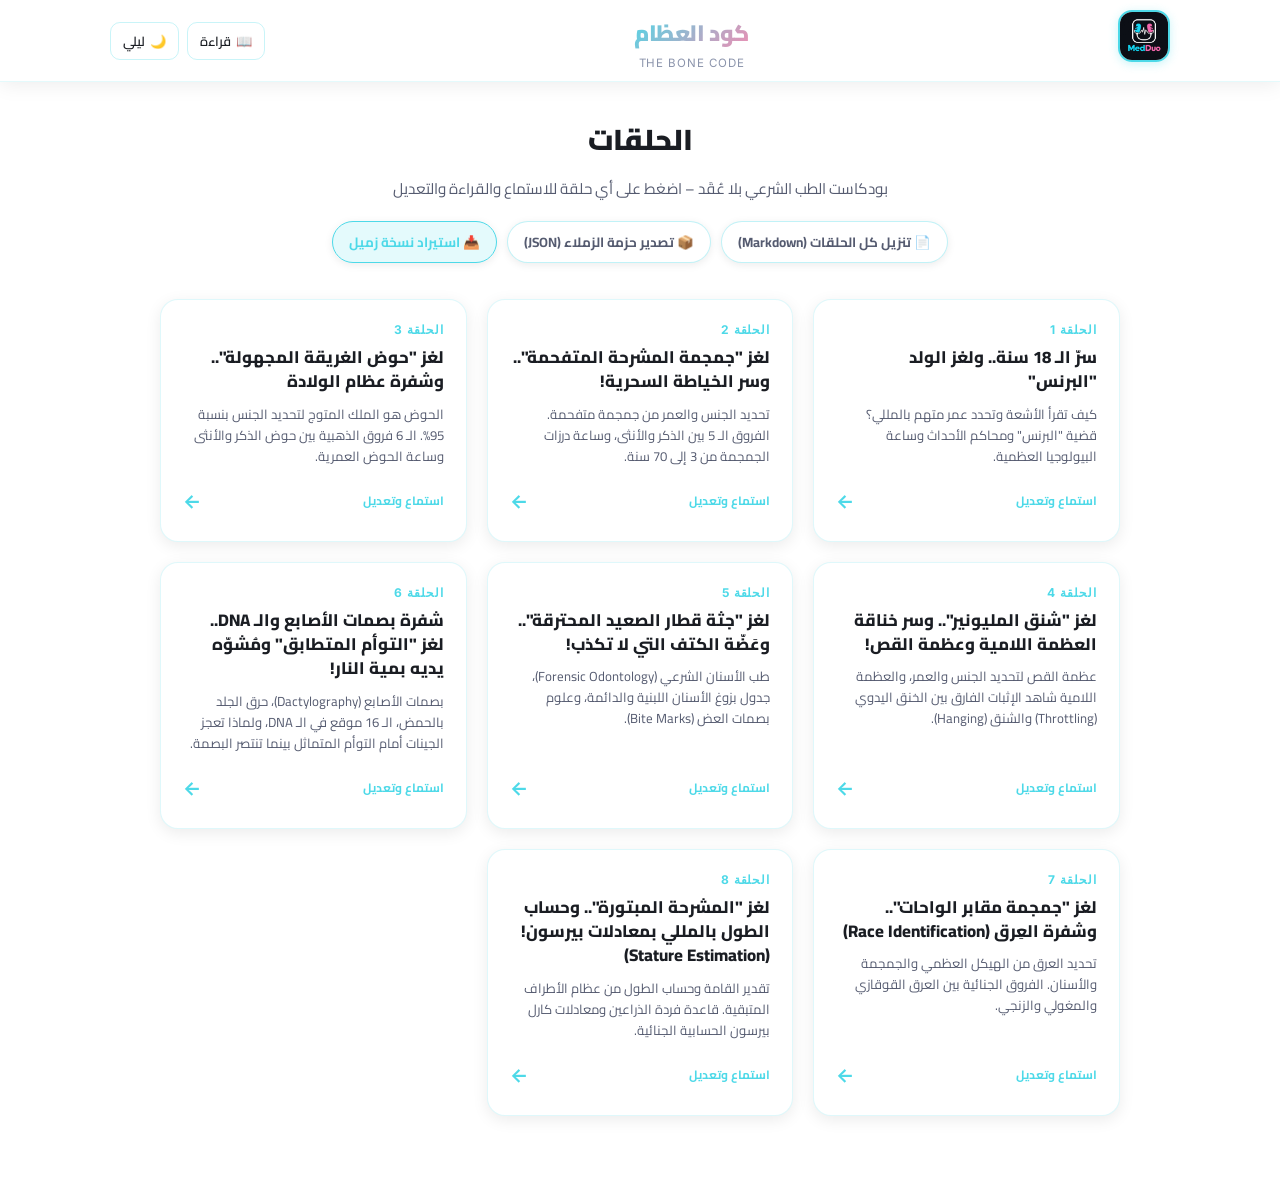
==== commit 663da0ba: "feat(podcast): add markdown/json export, import from colleague, and shareable web links" ====
--- a/podcast-site/index.html
+++ b/podcast-site/index.html
@@ -11,6 +11,20 @@
 </head>
 <body class="light-mode">
 
+  <!-- SHARED BANNER (Shown when viewing a colleague's shared link) -->
+  <div id="shared-banner" class="shared-banner" style="display:none;">
+    <div class="shared-banner-inner">
+      <div class="shared-banner-text">
+        <span class="shared-icon">🎉</span>
+        <span>أنت تعرض الآن <strong>نسخة معدلة شاركها معك زميلك</strong> لهذه الحلقة!</span>
+      </div>
+      <div class="shared-banner-actions">
+        <button id="btn-save-shared" class="banner-btn save">💾 حفظ هذه النسخة في متصفحي</button>
+        <button id="btn-dismiss-shared" class="banner-btn dismiss">✕ إغلاق التنبيه</button>
+      </div>
+    </div>
+  </div>
+
   <!-- HEADER -->
   <header class="site-header">
     <div class="header-inner">
@@ -46,6 +60,19 @@
       <div class="grid-header">
         <h2 class="grid-title">الحلقات</h2>
         <p class="grid-subtitle">بودكاست الطب الشرعي بلا عُقَد – اضغط على أي حلقة للاستماع والقراءة والتعديل</p>
+
+        <!-- Global Collaborative Tools Bar -->
+        <div class="grid-tools-bar">
+          <button id="btn-grid-export-all-md" class="grid-tool-btn" title="تنزيل جميع الحلقات المعدلة في ملف Markdown واحد شامل">
+            📄 تنزيل كل الحلقات (Markdown)
+          </button>
+          <button id="btn-grid-export-all-json" class="grid-tool-btn" title="تصدير حزمة التعديلات كاملة لتبادلها مع الزملاء">
+            📦 تصدير حزمة الزملاء (JSON)
+          </button>
+          <button id="btn-grid-import" class="grid-tool-btn primary" title="استيراد ملف معدل من زميل (Markdown أو JSON)">
+            📥 استيراد نسخة زميل
+          </button>
+        </div>
       </div>
       <div id="episodes-grid" class="episodes-grid"></div>
     </section>
@@ -88,7 +115,8 @@
         </div>
         <div class="toolbar-group action-tools-group">
           <button id="btn-add-start" class="tool-btn add-btn" title="إضافة فقرة جديدة في البداية">➕ إضافة فقرة</button>
-          <button id="btn-export-md" class="tool-btn export-btn" title="تنزيل تفريغ الحلقة كملف Markdown معدّل">📥 تصدير</button>
+          <button id="btn-share-modal" class="tool-btn share-btn" title="خيارات التصدير والمشاركة مع الزملاء">📤 تصدير ومشاركة</button>
+          <button id="btn-import-single" class="tool-btn import-btn" title="استيراد ملف معدل من زميل لهذه الحلقة">📥 استيراد نسخة زميل</button>
           <button id="btn-copy-text" class="tool-btn copy-btn" title="نسخ النص الكامل للحافظة">📋 نسخ النص</button>
           <button id="btn-reset-episode" class="tool-btn reset-btn" title="إعادة ضبط الحلقة للأصل">🔄 استعادة الأصل</button>
         </div>
@@ -167,6 +195,105 @@
     </div>
   </div>
 
+  <!-- MODAL: SHARE & EXPORT (For colleague collaboration) -->
+  <div id="modal-share-export" class="modal-overlay" style="display:none;">
+    <div class="modal-card">
+      <div class="modal-header">
+        <h3 class="modal-title">📤 تصدير ومشاركة السكربت مع زملائك</h3>
+        <button class="modal-close" data-close="modal-share-export">✕</button>
+      </div>
+      <div class="modal-body">
+        <p style="font-size:0.88rem; color:var(--text-secondary); margin-bottom:12px;">
+          اختر الطريقة الأنسب لك لمشاركة نسختك المعدلة من هذا السكربت مع زملائك:
+        </p>
+
+        <!-- Option 1: Markdown Download -->
+        <div class="share-option-card">
+          <div class="share-option-info">
+            <span class="share-opt-icon">📄</span>
+            <div>
+              <strong class="share-opt-title">تنزيل كملف Markdown (.md)</strong>
+              <p class="share-opt-desc">ملف نصي منسق وجاهز للقراءة والتعديل على أي برنامج أو محرر نصوص.</p>
+            </div>
+          </div>
+          <button id="btn-do-export-md" class="btn-primary" style="white-space:nowrap;">📥 تنزيل .md</button>
+        </div>
+
+        <!-- Option 2: JSON Share Package -->
+        <div class="share-option-card">
+          <div class="share-option-info">
+            <span class="share-opt-icon">📦</span>
+            <div>
+              <strong class="share-opt-title">تصدير كحزمة تطبيق (.json)</strong>
+              <p class="share-opt-desc">ملف خفيف يمكن لزميلك رفعه في موقعه بضغطة زر لرؤية نفس نسختك فوراً.</p>
+            </div>
+          </div>
+          <button id="btn-do-export-json" class="btn-primary" style="white-space:nowrap;">📦 تنزيل .json</button>
+        </div>
+
+        <!-- Option 3: Shareable Web Link -->
+        <div class="share-option-card">
+          <div class="share-option-info">
+            <span class="share-opt-icon">🔗</span>
+            <div>
+              <strong class="share-opt-title">نسخ رابط المشاركة المباشر</strong>
+              <p class="share-opt-desc">رابط مباشر ترسله لزميلك على واتساب أو تيليجرام ليفتح نفس نسختك على المتصفح مباشرة!</p>
+            </div>
+          </div>
+          <button id="btn-do-copy-link" class="btn-secondary" style="white-space:nowrap;">🔗 نسخ الرابط</button>
+        </div>
+      </div>
+      <div class="modal-footer">
+        <button class="btn-cancel" data-close="modal-share-export">إغلاق</button>
+      </div>
+    </div>
+  </div>
+
+  <!-- MODAL: IMPORT (From Colleague) -->
+  <div id="modal-import" class="modal-overlay" style="display:none;">
+    <div class="modal-card modal-card-wide">
+      <div class="modal-header">
+        <h3 class="modal-title">📥 استيراد نسخة أو سكربت من زميل</h3>
+        <button class="modal-close" data-close="modal-import">✕</button>
+      </div>
+      <div class="modal-body">
+        <p style="font-size:0.88rem; color:var(--text-secondary); margin-bottom:8px;">
+          يمكنك استيراد السكربت الذي أرسله لك زميلك سواء كان ملف <strong>Markdown (.md)</strong> أو ملف حزمة <strong>JSON (.json)</strong> أو لصق النص مباشرة:
+        </p>
+
+        <!-- File picker -->
+        <div class="form-group">
+          <label class="form-label">1. رفع ملف من جهازك (.md أو .json):</label>
+          <input type="file" id="import-file-input" accept=".md,.markdown,.json,.txt" class="form-input" style="padding:8px;" />
+        </div>
+
+        <div style="display:flex; align-items:center; gap:10px; margin:4px 0;">
+          <div style="flex:1; height:1px; background:var(--separator-border);"></div>
+          <span style="font-size:0.75rem; color:var(--text-muted); font-weight:700;">أو</span>
+          <div style="flex:1; height:1px; background:var(--separator-border);"></div>
+        </div>
+
+        <!-- Textarea paste -->
+        <div class="form-group">
+          <label for="import-text-input" class="form-label">2. أو الصق نص السكربت / الكود هنا مباشرة:</label>
+          <textarea id="import-text-input" class="form-textarea" rows="7" placeholder="الصق نص الحلقة المعدلة أو كود الـ JSON هنا..."></textarea>
+        </div>
+
+        <!-- Target episode picker if on grid view -->
+        <div class="form-group" id="import-target-ep-group" style="display:none;">
+          <label for="import-target-ep-select" class="form-label">تطبيق التعديلات على:</label>
+          <select id="import-target-ep-select" class="form-input">
+            <!-- Populated by JS -->
+          </select>
+        </div>
+      </div>
+      <div class="modal-footer">
+        <button id="btn-do-import" class="btn-primary">📥 استيراد وتطبيق الآن</button>
+        <button class="btn-cancel" data-close="modal-import">إلغاء</button>
+      </div>
+    </div>
+  </div>
+
   <script src="app.js"></script>
 </body>
 </html>
--- a/podcast-site/style.css
+++ b/podcast-site/style.css
@@ -1106,6 +1106,179 @@
 }
 
 /* ============================================================
+   SHARED EPISODE BANNER (Colleague Collaboration)
+   ============================================================ */
+.shared-banner {
+  background: linear-gradient(135deg, rgba(77, 217, 232, 0.15), rgba(242, 140, 177, 0.15));
+  border-bottom: 2px solid var(--cyan);
+  padding: 10px 16px;
+  position: sticky;
+  top: 72px;
+  z-index: 95;
+  backdrop-filter: blur(10px);
+  -webkit-backdrop-filter: blur(10px);
+  animation: slideDown 0.3s ease;
+}
+
+@keyframes slideDown {
+  from { transform: translateY(-100%); opacity: 0; }
+  to   { transform: translateY(0); opacity: 1; }
+}
+
+.shared-banner-inner {
+  max-width: 1000px;
+  margin: 0 auto;
+  display: flex;
+  align-items: center;
+  justify-content: space-between;
+  gap: 12px;
+  flex-wrap: wrap;
+}
+
+.shared-banner-text {
+  display: flex;
+  align-items: center;
+  gap: 8px;
+  font-size: 0.9rem;
+  color: var(--text-primary);
+}
+
+.shared-icon {
+  font-size: 1.2rem;
+}
+
+.shared-banner-actions {
+  display: flex;
+  align-items: center;
+  gap: 8px;
+}
+
+.banner-btn {
+  padding: 5px 14px;
+  border-radius: 20px;
+  font-family: 'Cairo', sans-serif;
+  font-size: 0.8rem;
+  font-weight: 700;
+  cursor: pointer;
+  transition: all 0.2s;
+  border: none;
+}
+
+.banner-btn.save {
+  background: var(--cyan);
+  color: #1A1D23;
+}
+
+.banner-btn.save:hover {
+  transform: translateY(-1px);
+  box-shadow: 0 4px 12px rgba(77, 217, 232, 0.4);
+}
+
+.banner-btn.dismiss {
+  background: transparent;
+  color: var(--text-secondary);
+  border: 1px solid rgba(0, 0, 0, 0.15);
+}
+
+.banner-btn.dismiss:hover {
+  color: var(--red);
+  border-color: var(--red);
+}
+
+/* ============================================================
+   GRID TOOLS BAR
+   ============================================================ */
+.grid-tools-bar {
+  display: flex;
+  align-items: center;
+  justify-content: center;
+  gap: 10px;
+  flex-wrap: wrap;
+  margin-top: 18px;
+}
+
+.grid-tool-btn {
+  display: inline-flex;
+  align-items: center;
+  gap: 6px;
+  padding: 7px 16px;
+  border-radius: 24px;
+  border: 1.5px solid rgba(77, 217, 232, 0.35);
+  background: var(--bg-card);
+  color: var(--text-secondary);
+  cursor: pointer;
+  font-family: 'Cairo', sans-serif;
+  font-size: 0.84rem;
+  font-weight: 700;
+  transition: all 0.2s ease;
+  box-shadow: 0 2px 8px var(--shadow);
+}
+
+.grid-tool-btn:hover {
+  border-color: var(--cyan);
+  color: var(--cyan);
+  background: rgba(77, 217, 232, 0.08);
+  transform: translateY(-1px);
+}
+
+.grid-tool-btn.primary {
+  background: rgba(77, 217, 232, 0.15);
+  border-color: var(--cyan);
+  color: var(--cyan);
+}
+
+.grid-tool-btn.primary:hover {
+  background: var(--cyan);
+  color: #1A1D23;
+}
+
+/* ============================================================
+   SHARE OPTION CARDS (Inside Share Modal)
+   ============================================================ */
+.share-option-card {
+  display: flex;
+  align-items: center;
+  justify-content: space-between;
+  gap: 14px;
+  padding: 14px 16px;
+  border-radius: 14px;
+  background: var(--bg-secondary);
+  border: 1px solid rgba(77, 217, 232, 0.2);
+  margin-bottom: 12px;
+  transition: border-color 0.2s, transform 0.2s;
+}
+
+.share-option-card:hover {
+  border-color: var(--cyan);
+  transform: translateY(-1px);
+}
+
+.share-option-info {
+  display: flex;
+  align-items: flex-start;
+  gap: 12px;
+}
+
+.share-opt-icon {
+  font-size: 1.6rem;
+  line-height: 1;
+}
+
+.share-opt-title {
+  display: block;
+  font-size: 0.95rem;
+  font-weight: 800;
+  color: var(--text-primary);
+  margin-bottom: 2px;
+}
+
+.share-opt-desc {
+  font-size: 0.8rem;
+  color: var(--text-secondary);
+  line-height: 1.4;
+}
+
+/* ============================================================
    MOBILE RESPONSIVE
    ============================================================ */
 @media (max-width: 680px) {
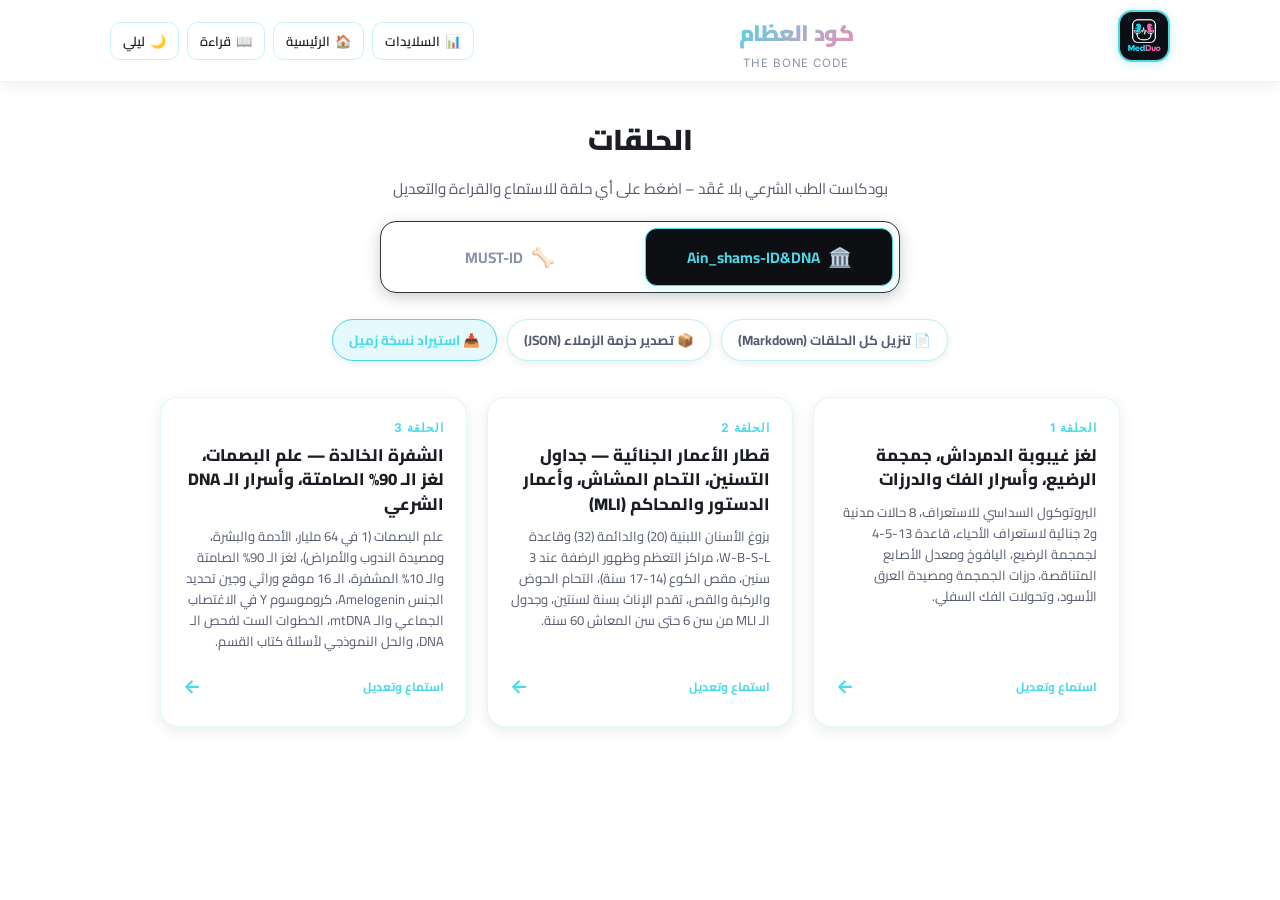
==== commit 2c2c6ce5: "Integrate Ain Shams podcast dialogue trilogy and complete bi-directional cross-portal navigation bet" ====
--- a/podcast-site/index.html
+++ b/podcast-site/index.html
@@ -41,6 +41,15 @@
 
       <!-- Controls (right in RTL = end) -->
       <div class="header-controls">
+        <a href="../slides-site/" id="btn-goto-slides" class="ctrl-btn portal-link" title="انتقل إلى منصة السلايدات والشرائح">
+          <span class="icon">📊</span>
+          <span class="label">السلايدات</span>
+        </a>
+        <a href="../index.html" class="ctrl-btn portal-link" title="العودة للبوابة الرئيسية">
+          <span class="icon">🏠</span>
+          <span class="label">الرئيسية</span>
+        </a>
+
         <button id="btn-reading-mode" class="ctrl-btn" title="وضع القراءة">
           <span class="icon">📖</span>
           <span class="label">قراءة</span>
@@ -60,6 +69,18 @@
       <div class="grid-header">
         <h2 class="grid-title">الحلقات</h2>
         <p class="grid-subtitle">بودكاست الطب الشرعي بلا عُقَد – اضغط على أي حلقة للاستماع والقراءة والتعديل</p>
+
+                <!-- University Track Switcher -->
+        <div class="track-switcher" id="track-switcher">
+          <button class="track-tab active" id="tab-ain-shams" data-track="ain_shams" title="منهج طب عين شمس — 3 حلقات">
+            <span class="track-icon">🏛️</span>
+            <span class="track-name">Ain_shams-ID&DNA</span>
+          </button>
+          <button class="track-tab" id="tab-must" data-track="must" title="سلسلة كود العظام — جامعة مصر — 8 حلقات">
+            <span class="track-icon">🦴</span>
+            <span class="track-name">MUST-ID</span>
+          </button>
+        </div>
 
         <!-- Global Collaborative Tools Bar -->
         <div class="grid-tools-bar">
--- a/podcast-site/style.css
+++ b/podcast-site/style.css
@@ -1315,3 +1315,49 @@
 ::-webkit-scrollbar-thumb { background: rgba(77, 217, 232, 0.25); border-radius: 3px; }
 ::-webkit-scrollbar-thumb:hover { background: rgba(77, 217, 232, 0.45); }
 ::selection { background: rgba(77, 217, 232, 0.2); color: inherit; }
+
+/* ── University Track Switcher in Podcast Site ── */
+.track-switcher {
+  display: flex;
+  justify-content: center;
+  align-items: center;
+  gap: 12px;
+  margin: 18px auto 26px;
+  max-width: 520px;
+  background: var(--bg-card, #1A1D23);
+  padding: 6px;
+  border-radius: 16px;
+  border: 1.5px solid var(--border, #2D333B);
+  box-shadow: 0 4px 16px rgba(0, 0, 0, 0.2);
+}
+.track-tab {
+  flex: 1;
+  padding: 10px 18px;
+  font-family: inherit;
+  font-size: 0.95rem;
+  font-weight: 700;
+  color: var(--text-muted, #8B949E);
+  background: transparent;
+  border: none;
+  border-radius: 12px;
+  cursor: pointer;
+  display: flex;
+  align-items: center;
+  justify-content: center;
+  gap: 8px;
+  transition: all 0.22s ease-in-out;
+}
+.track-tab .track-icon { font-size: 1.2rem; }
+.track-tab:hover {
+  color: var(--text-main, #F0F6FC);
+  background: rgba(255, 255, 255, 0.05);
+}
+.track-tab.active {
+  background: var(--bg-main, #0D0F12);
+  color: var(--cyan, #4DD9E8);
+  box-shadow: 0 3px 12px rgba(77, 217, 232, 0.2);
+  border: 1px solid var(--cyan, #4DD9E8);
+}
+.portal-link {
+  text-decoration: none;
+}
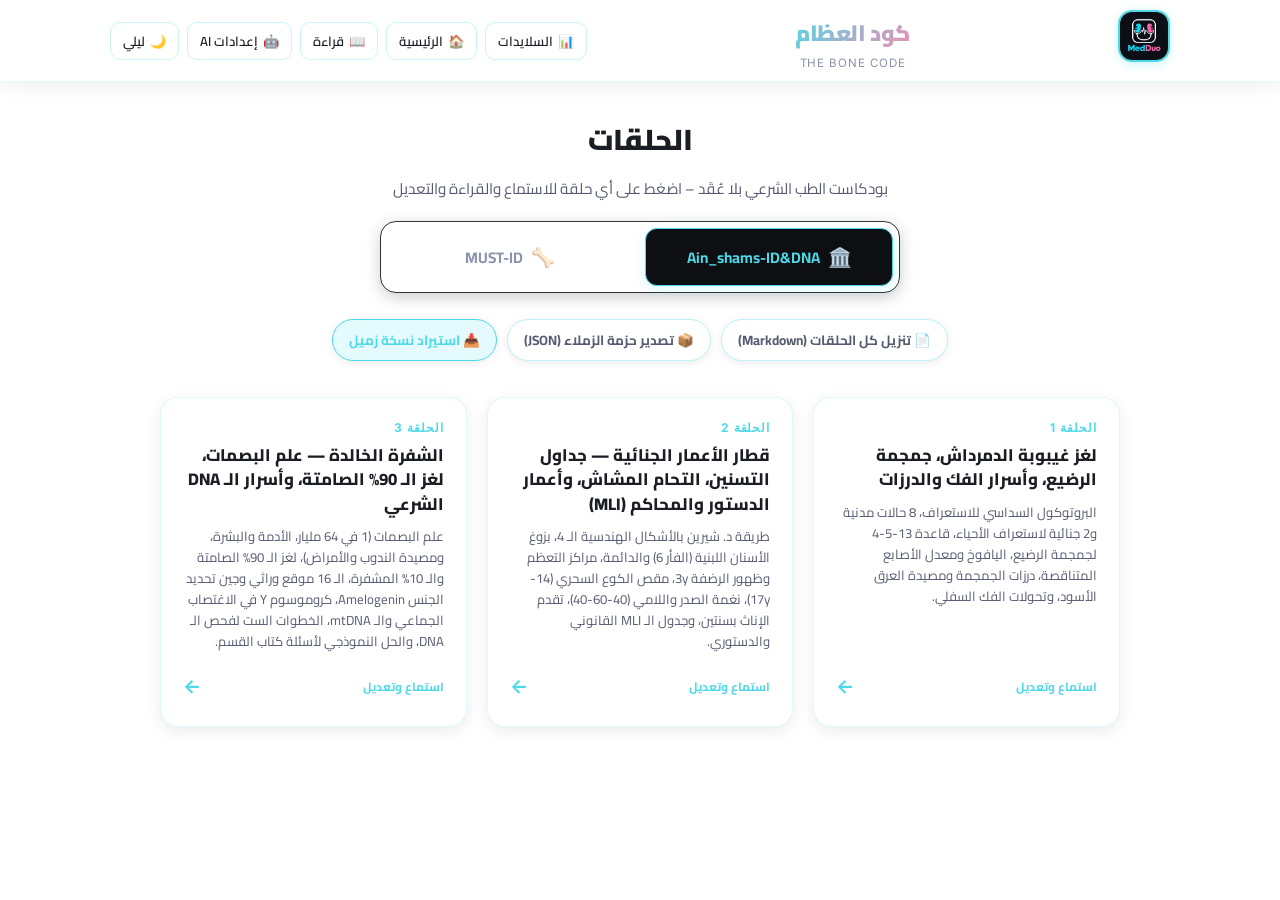
==== commit bff304ba: "Add AI editing per slide & podcast segment, 51 atlas photos, online search, and object customization" ====
--- a/podcast-site/index.html
+++ b/podcast-site/index.html
@@ -53,6 +53,10 @@
         <button id="btn-reading-mode" class="ctrl-btn" title="وضع القراءة">
           <span class="icon">📖</span>
           <span class="label">قراءة</span>
+        </button>
+        <button id="btn-ai-settings-podcast" class="ctrl-btn" title="إعدادات الذكاء الاصطناعي (Gemini AI)">
+          <span class="icon">🤖</span>
+          <span class="label">إعدادات AI</span>
         </button>
         <button id="btn-dark-mode" class="ctrl-btn" title="الوضع الليلي">
           <span class="icon">🌙</span>
@@ -128,10 +132,10 @@
         <div class="toolbar-group scroll-group">
           <span class="toolbar-label">تمرير تلقائي:</span>
           <button id="btn-autoscroll" class="scroll-btn" title="تشغيل/إيقاف التمرير التلقائي">▶</button>
-          <select id="scroll-speed" class="speed-select">
-            <option value="slow">🐢 بطيء</option>
-            <option value="medium" selected>🚶 متوسط</option>
-            <option value="fast">🏃 سريع</option>
+          <select id="scroll-speed" class="speed-select" title="سرعة التمرير التلقائي الهادئ">
+            <option value="slow">🐢 هادئ ومتأنٍ (قراءة دقيقة)</option>
+            <option value="medium" selected>🚶 سلس ومريح (طبيعي)</option>
+            <option value="fast">🏃 سريع (مراجعة خاطفة)</option>
           </select>
         </div>
         <div class="toolbar-group action-tools-group">
@@ -315,6 +319,108 @@
     </div>
   </div>
 
+  <!-- MODAL: AI SCENE / SEGMENT ASSISTANT -->
+  <div id="modal-ai-segment" class="modal-overlay" style="display:none;">
+    <div class="modal-card modal-card-wide" style="max-width:820px;">
+      <div class="modal-header">
+        <div style="display:flex;align-items:center;gap:10px;">
+          <div style="background:linear-gradient(135deg, #6366F1, #8B5CF6);color:#fff;border-radius:8px;width:34px;height:34px;display:flex;align-items:center;justify-content:center;font-size:1.1rem;">✨</div>
+          <div>
+            <h3 class="modal-title">تطوير المشهد بالذكاء الاصطناعي (Gemini AI)</h3>
+            <span id="ai-segment-title-label" style="font-size:0.8rem;color:var(--text-secondary);">المشهد الحالي...</span>
+          </div>
+        </div>
+        <button class="modal-close" data-close="modal-ai-segment">✕</button>
+      </div>
+      <div class="modal-body" style="display:flex;flex-direction:column;gap:14px;">
+        <!-- Quick Recipe Pills -->
+        <div>
+          <label class="form-label" style="margin-bottom:6px;">⚡ تطويرات سريعة جاهزة بضغطة واحدة:</label>
+          <div style="display:flex;flex-wrap:wrap;gap:8px;" id="ai-podcast-quick-actions">
+            <button class="ai-podcast-chip" data-action="shereen">🎭 إضافة تحشيشات وتشبيهات د. شيرين</button>
+            <button class="ai-podcast-chip" data-action="humor">⚡ زيادة المناكفة والقفشات الذكية بين د. طارق وعاطف</button>
+            <button class="ai-podcast-chip" data-action="egyptian">🗣️ تنعيم اللهجة العامية المصرية وتقليل التقعر</button>
+            <button class="ai-podcast-chip" data-action="accuracy">⚖️ تدقيق المعلومات الطبية والشرعية ومنع التأليف</button>
+            <button class="ai-podcast-chip" data-action="plot">🔍 ربط المشهد بذكاء مع القضية الجنائية والحل المفاجئ</button>
+          </div>
+        </div>
+
+        <!-- Custom Prompt -->
+        <div class="form-group">
+          <label for="ai-segment-prompt" class="form-label">أو اكتب توجيهاتك المخصصة للمشهد (عربي أو إنجليزي):</label>
+          <textarea id="ai-segment-prompt" class="form-textarea" rows="3" placeholder="مثلاً: اجعل عاطف يسأل عن لغز كسر العظم اللامي في الخنق، ود. طارق يشرحها بمثال تشبيهي عملي ويدخل قفشة خفيفة..."></textarea>
+        </div>
+
+        <!-- Model selection & run -->
+        <div style="display:flex;justify-content:space-between;align-items:center;background:var(--card-bg, #1A1F26);border:1px solid var(--card-border, #2E3846);border-radius:8px;padding:8px 14px;">
+          <div style="display:flex;align-items:center;gap:8px;">
+            <span style="font-size:0.8rem;color:var(--text-secondary);">الموديل:</span>
+            <select id="ai-podcast-model" class="form-input" style="padding:4px 8px;font-size:0.8rem;width:auto;">
+              <option value="gemini-3.8-flash">Gemini 3.8 Flash (فائق السرعة والذكاء)</option>
+              <option value="gemini-2.5-flash">Gemini 2.5 Flash</option>
+              <option value="gemini-flash-latest">Gemini Flash Latest</option>
+            </select>
+          </div>
+          <button id="btn-run-ai-segment" class="btn-primary" style="background:linear-gradient(135deg, #6366F1, #8B5CF6);border:none;white-space:nowrap;">✨ توليد التعديل بالذكاء الاصطناعي</button>
+        </div>
+
+        <!-- Loading spinner -->
+        <div id="ai-segment-loading" style="display:none;text-align:center;padding:20px;background:rgba(99,102,241,0.1);border-radius:8px;border:1px solid rgba(99,102,241,0.3);">
+          <div style="font-size:1.3rem;margin-bottom:6px;">⏳</div>
+          <div style="font-weight:700;color:#A78BFA;font-size:0.9rem;" id="ai-segment-loading-text">جاري إعادة صياغة الحوار بذكاء وإضافة التحشيشات والقفشات...</div>
+        </div>
+
+        <!-- Preview Box -->
+        <div id="ai-segment-preview-wrap" style="display:none;flex-direction:column;gap:10px;">
+          <div style="display:flex;justify-content:space-between;align-items:center;">
+            <strong style="font-size:0.85rem;color:#10B981;">✓ معاينة حوار المشهد المطور:</strong>
+            <span id="ai-preview-count-chip" style="font-size:0.75rem;color:var(--text-secondary);"></span>
+          </div>
+          <div id="ai-segment-preview-list" class="ai-segment-preview-list">
+            <!-- Dynamically populated with preview bubbles -->
+          </div>
+        </div>
+      </div>
+      <div class="modal-footer" style="display:flex;justify-content:space-between;">
+        <button class="btn-cancel" data-close="modal-ai-segment">إلغاء</button>
+        <button id="btn-apply-ai-segment" class="btn-primary" style="background:#10B981;border:none;display:none;">✓ تطبيق التعديل على المشهد</button>
+      </div>
+    </div>
+  </div>
+
+  <!-- MODAL: AI SETTINGS (API KEY) -->
+  <div id="modal-ai-settings-podcast" class="modal-overlay" style="display:none;">
+    <div class="modal-card" style="max-width:540px;">
+      <div class="modal-header">
+        <h3 class="modal-title">⚙️ إعدادات الذكاء الاصطناعي (Gemini AI API)</h3>
+        <button class="modal-close" data-close="modal-ai-settings-podcast">✕</button>
+      </div>
+      <div class="modal-body" style="display:flex;flex-direction:column;gap:14px;">
+        <p style="font-size:0.85rem;color:var(--text-secondary);line-height:1.5;margin:0;">
+          أدخل مفتاح Google Gemini API لتفعيل التعديل الذكي للمشاهد والتحشيشات وإعادة الصياغة. المفتاح يُحفظ في متصفحك محلياً (<code style="background:rgba(255,255,255,0.06);padding:2px 4px;border-radius:4px;">localStorage</code>) ولا يتم إرساله لأي خوادم خارجية.
+        </p>
+        <div class="form-group">
+          <label for="input-gemini-key-podcast" class="form-label">Gemini API Key:</label>
+          <div style="display:flex;gap:6px;">
+            <input type="password" id="input-gemini-key-podcast" class="form-input" placeholder="AIzaSy..." style="flex:1;" />
+            <button id="btn-toggle-key-vis-podcast" class="btn-secondary" style="padding:0 12px;">👁</button>
+          </div>
+          <span style="font-size:0.75rem;color:var(--text-muted);margin-top:4px;display:block;">
+            يمكنك استخراج مفتاح مجاني من <a href="https://aistudio.google.com/app/apikey" target="_blank" style="color:var(--cyan);text-decoration:underline;">Google AI Studio</a>.
+          </span>
+        </div>
+        <div id="key-test-status-podcast" style="font-size:0.82rem;font-weight:700;min-height:22px;"></div>
+      </div>
+      <div class="modal-footer" style="display:flex;justify-content:space-between;">
+        <button id="btn-clear-gemini-key-podcast" class="btn-danger" style="font-size:0.8rem;">مسح المفتاح</button>
+        <div style="display:flex;gap:8px;">
+          <button id="btn-test-gemini-key-podcast" class="btn-secondary">اختبار الاتصال</button>
+          <button id="btn-save-gemini-key-podcast" class="btn-primary">💾 حفظ المفتاح</button>
+        </div>
+      </div>
+    </div>
+  </div>
+
   <script src="app.js"></script>
 </body>
 </html>
--- a/podcast-site/style.css
+++ b/podcast-site/style.css
@@ -56,6 +56,10 @@
    ============================================================ */
 *, *::before, *::after { box-sizing: border-box; margin: 0; padding: 0; }
 
+html.autoscrolling {
+  scroll-behavior: auto !important;
+}
+
 html {
   scroll-behavior: smooth;
   font-size: 16px;
@@ -1361,3 +1365,76 @@
 .portal-link {
   text-decoration: none;
 }
+
+/* ══════════════════════════════════════════════════════════════════
+   AI SCENE/SEGMENT EDITING & AI SETTINGS
+   ══════════════════════════════════════════════════════════════════ */
+.sh-action-btn.ai-btn {
+  background: linear-gradient(135deg, #6366F1, #8B5CF6);
+  color: #fff;
+  border: none;
+  border-radius: 6px;
+  padding: 3px 10px;
+  font-size: 0.75rem;
+  font-weight: 700;
+  cursor: pointer;
+  display: inline-flex;
+  align-items: center;
+  gap: 4px;
+  transition: all 0.2s;
+  box-shadow: 0 2px 8px rgba(99, 102, 241, 0.25);
+}
+.sh-action-btn.ai-btn:hover {
+  transform: translateY(-1px);
+  box-shadow: 0 4px 12px rgba(99, 102, 241, 0.4);
+}
+.ai-podcast-chip {
+  background: var(--card-bg, #1A1F26);
+  border: 1px solid var(--card-border, #2E3846);
+  border-radius: 18px;
+  padding: 5px 12px;
+  font-size: 0.78rem;
+  font-weight: 600;
+  color: var(--text-main, #F0F6FC);
+  cursor: pointer;
+  transition: all 0.2s;
+}
+.ai-podcast-chip:hover, .ai-podcast-chip.active {
+  background: rgba(99, 102, 241, 0.2);
+  border-color: #8B5CF6;
+  color: #A78BFA;
+}
+.ai-segment-preview-list {
+  max-height: 380px;
+  overflow-y: auto;
+  display: flex;
+  flex-direction: column;
+  gap: 10px;
+  padding: 8px;
+  background: var(--bg-main, #0D0F12);
+  border-radius: 8px;
+  border: 1px solid var(--card-border, #2E3846);
+}
+.ai-preview-bubble {
+  padding: 8px 12px;
+  border-radius: 8px;
+  font-size: 0.85rem;
+  line-height: 1.5;
+}
+.ai-preview-bubble.dr_tarek {
+  background: rgba(2, 132, 199, 0.15);
+  border-right: 3px solid #0284C7;
+}
+.ai-preview-bubble.atef {
+  background: rgba(16, 185, 129, 0.15);
+  border-right: 3px solid #10B981;
+}
+.ai-preview-bubble.narrator {
+  background: rgba(139, 92, 246, 0.15);
+  border-right: 3px solid #8B5CF6;
+}
+.ai-preview-speaker {
+  font-weight: 700;
+  font-size: 0.75rem;
+  margin-bottom: 2px;
+}
